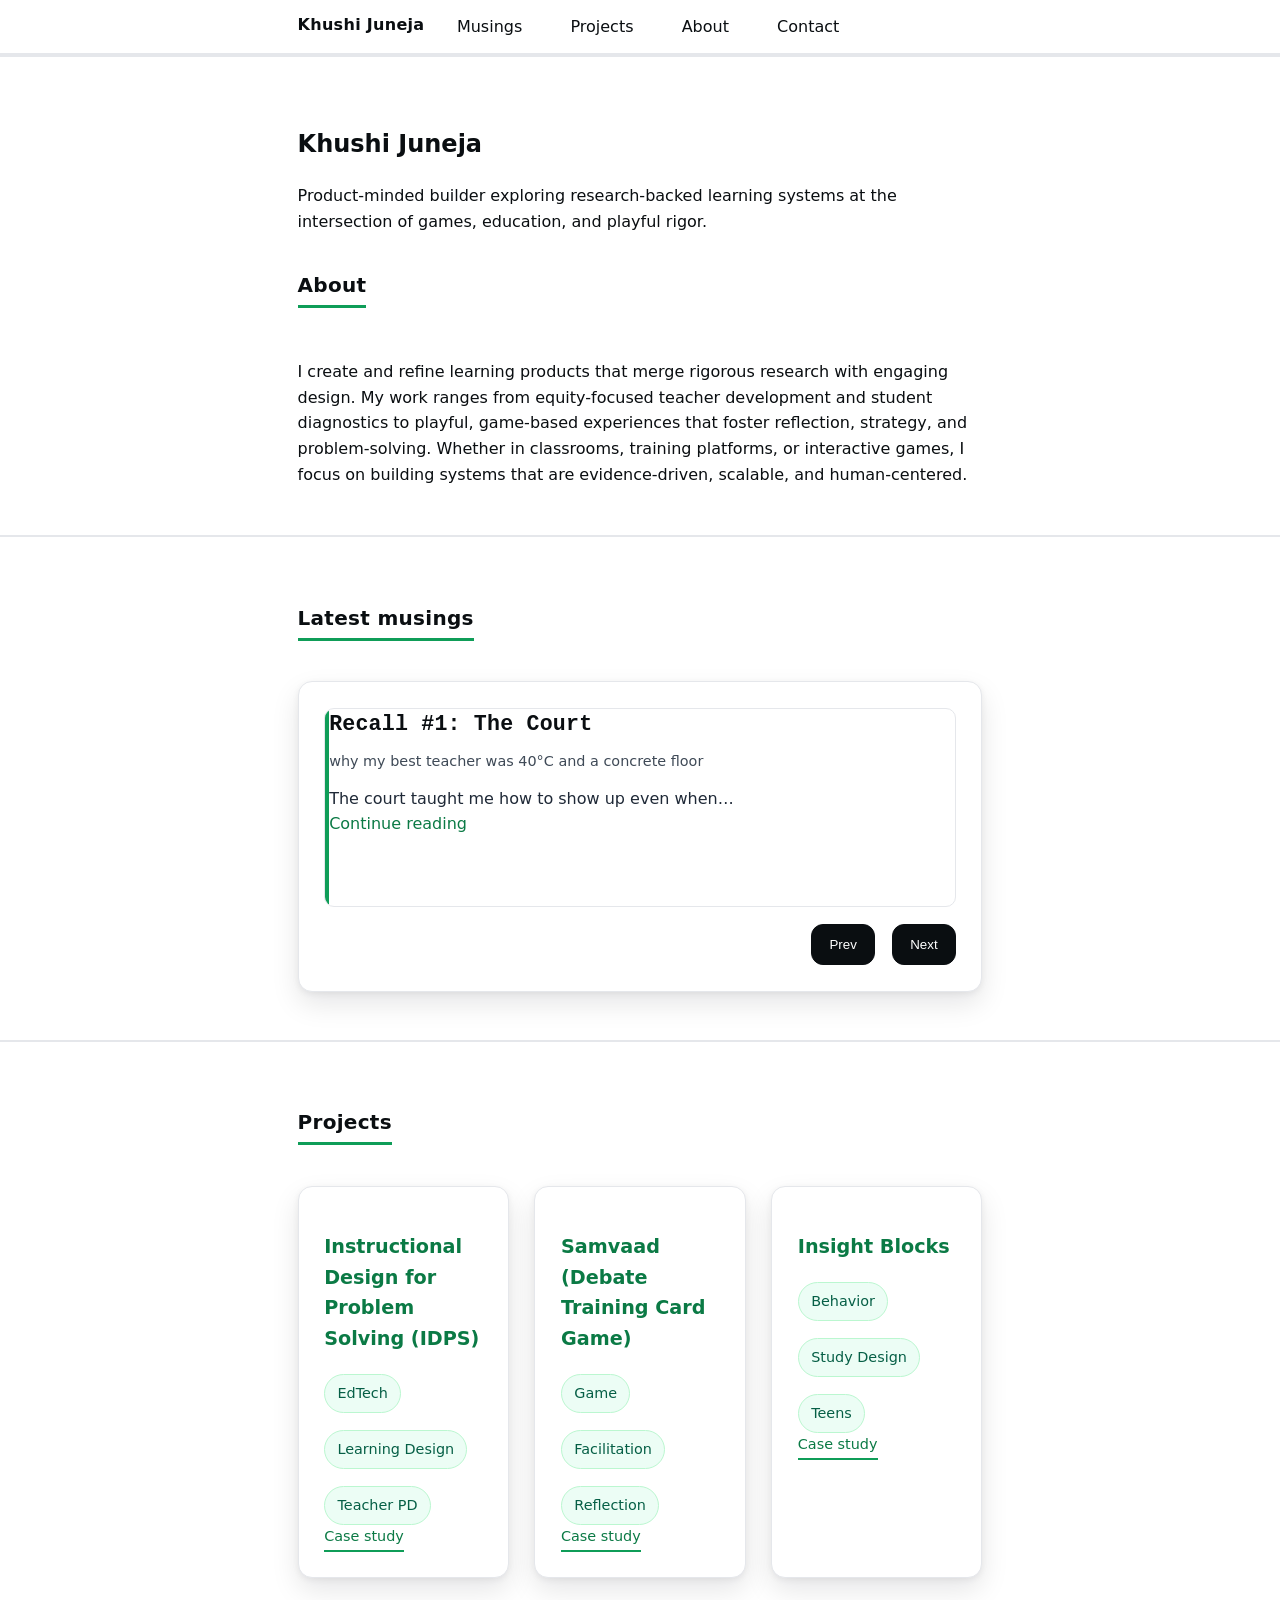
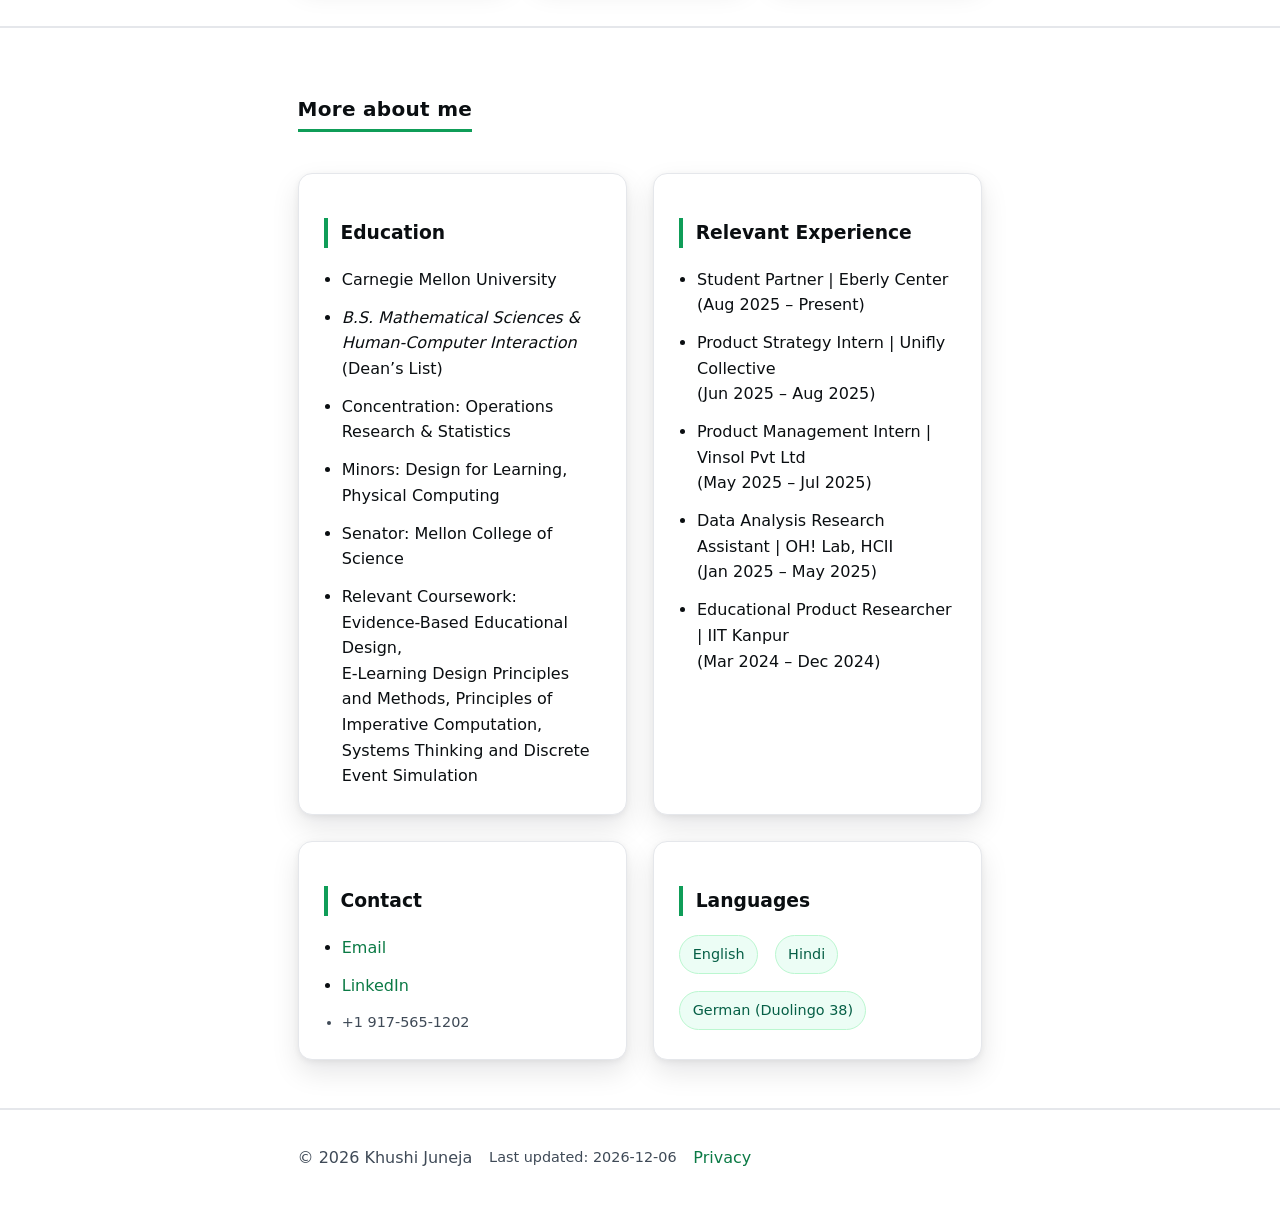
==== index.html @ 7fcf1f73 "Update index.html" ====
<!doctype html>
<html lang="en">
<head>
  <meta charset="utf-8" />
  <meta name="viewport" content="width=device-width, initial-scale=1" />
  <title>Khushi Juneja</title>
  <meta name="theme-color" content="#0f172a" />
  <meta property="og:title" content="Khushi Juneja" />
  <meta property="og:type" content="website" />
  <meta property="og:image" content="data:image/svg+xml,<svg xmlns='http://www.w3.org/2000/svg' width='1200' height='630'><rect width='100%25' height='100%25' fill='%2318243a'/><text x='50%25' y='50%25' dominant-baseline='middle' text-anchor='middle' fill='white' font-family='system-ui, -apple-system, Segoe UI, Roboto, Helvetica, Arial, sans-serif' font-size='48'>Khushi Juneja – Portfolio</text></svg>" />
  <link rel="icon" href="data:image/svg+xml,<svg xmlns='http://www.w3.org/2000/svg' viewBox='0 0 16 16'><rect width='16' height='16' rx='3' fill='%2318243a'/><text x='8' y='11' text-anchor='middle' font-size='10' fill='white' font-family='system-ui'>KJ</text></svg>">
  <link rel="stylesheet" href="style.css" />
</head>
<body id="top">
  <a class="skip-link" href="#main">Skip to content</a>

  <header class="site-header" role="banner">
    <div class="wrap cluster">
      <a class="brand" href="#top" aria-label="Home">Khushi Juneja</a>
      <nav aria-label="Primary" class="site-nav">
        <ul class="cluster">
          <li><a href="#musings">Musings</a></li>
          <li><a href="#projects">Projects</a></li>
          <li><a href="#about">About</a></li>
          <li><a href="#contact">Contact</a></li>
        </ul>
      </nav>
    </div>
  </header>

  <main id="main" tabindex="-1">
    <!-- Intro -->
    <section id="intro" class="section reveal" aria-labelledby="intro-title">
      <div class="wrap stack-lg">
        <header class="stack-sm">
          <h1 id="intro-title" class="site-title">Khushi Juneja</h1>
          <p class="tagline">
            Product-minded builder exploring research-backed learning systems at the intersection of games, education, and playful rigor.
          </p>
        </header>
        <h2 class="section-label">
          About
        </h2>
        <p class="intro-text">
          I create and refine learning products that merge rigorous research with engaging design. My work ranges from equity-focused teacher development and student diagnostics to playful, game-based experiences that foster reflection, strategy, and problem-solving. Whether in classrooms, training platforms, or interactive games, I focus on building systems that are evidence-driven, scalable, and human-centered.        </p>
      </div>
    </section>

    <!-- Rotating Substack Posts -->
<section id="musings" class="section reveal" aria-labelledby="musings-title">
  <div class="wrap stack-md">
    <h2 id="musings-title" class="section-label">
      Latest musings
    </h2>

    <div class="carousel card" role="region" aria-label="Latest posts carousel">
      <div class="carousel-viewport" id="carousel-viewport" aria-live="polite">
        <ul class="carousel-track" id="carousel-track">
          <!-- Slides injected by script.js -->
        </ul>
      </div>

      <div class="carousel-controls cluster">
        <button type="button" class="btn" id="prev-btn" aria-label="Previous post">Prev</button>
        <button type="button" class="btn" id="next-btn" aria-label="Next post">Next</button>
      </div>
    </div>
  </div>
</section>

    <!-- Projects Grid (aligned to resume) -->
    <section id="projects" class="section reveal" aria-labelledby="projects-title">
      <div class="wrap stack-md">
        <h2 id="projects-title" class="section-label">
          Projects
        </h2>

        <div class="projects-grid">
          <article class="card project">
            <header class="stack-xs">
              <h3><a href="#" aria-describedby="p2-desc">Instructional Design for Problem Solving (IDPS)</a></h3>
            </header>
            <ul class="cluster tags">
              <li>EdTech</li><li>Learning Design</li><li>Teacher PD</li>
            </ul>
            <p class="small actions cluster"><a href="#" class="link">Case study</a></p>
          </article>

          <article class="card project">
            <header class="stack-xs">
              <h3><a href="#" aria-describedby="p3-desc">Samvaad (Debate Training Card Game)</a></h3>
            </header>
            <ul class="cluster tags">
              <li>Game</li><li>Facilitation</li><li>Reflection</li>
            </ul>
            <p class="small actions cluster"><a href="#" class="link">Case study</a></p>
          </article>

          <article class="card project">
            <header class="stack-xs">
              <h3><a href="#" aria-describedby="p4-desc">Insight Blocks</a></h3>
            </header>
            <ul class="cluster tags">
              <li>Behavior</li><li>Study Design</li><li>Teens</li>
            </ul>
            <p class="small actions cluster"><a href="#" class="link">Case study</a></p>
          </article>
        </div>
      </div>
    </section>

    <!-- About (In-depth) -->
    <section id="about" class="section reveal" aria-labelledby="about-title">
      <div class="wrap stack-md">
        <h2 id="about-title" class="section-label">
          More about me 
        </h2>

        <div class="about-grid">

          <section aria-labelledby="edu-title" class="card stack-sm">
            <h3 id="edu-title">Education</h3>
            <ul class="stack-xs">
              <li>Carnegie Mellon University</li>
              <li><i>B.S. Mathematical Sciences & Human-Computer Interaction</i> (Dean’s List)</li>
              <li>Concentration: Operations Research & Statistics</li>
              <li>Minors: Design for Learning, Physical Computing</li>
              <li>Senator: Mellon College of Science</li>
              <li>Relevant Coursework: <br> Evidence-Based Educational Design, <br> E-Learning Design Principles and Methods, Principles of Imperative Computation, Systems Thinking and Discrete Event Simulation
              </li>
              </ul>
          </section>

          <section aria-labelledby="resume-title" class="card stack-sm">
            <h3 id="resume-title">Relevant Experience</h3>
            <ul class="stack-xs">
              <li>Student Partner | Eberly Center <br> (Aug 2025 – Present)</li>
              <li>Product Strategy Intern | Unifly Collective <br>(Jun 2025 – Aug 2025)</li>
              <li>Product Management Intern | Vinsol Pvt Ltd <br>(May 2025 – Jul 2025)</li>
              <li>Data Analysis Research Assistant | OH! Lab, HCII <br>(Jan 2025 – May 2025)</li>
              <li>Educational Product Researcher | IIT Kanpur <br>(Mar 2024 – Dec 2024)</li>
            </ul>
          </section>

          <section id="contact" aria-labelledby="contact-title" class="card stack-sm">
            <h3 id="contact-title">Contact </h3>
            <ul class="stack-xs">
              <li><a class="link" href="mailto:kjuneja@andrew.cmu.edu">Email</a></li>
              <li><a class="link" href="https://www.linkedin.com/in/kj3010/" rel="noopener">LinkedIn</a></li>
              <li class="muted small">+1 917-565-1202</li>
            </ul>
          </section>
          
          <section aria-labelledby="lang-title" class="card stack-sm">
            <h3 id="lang-title">Languages</h3>
            <ul class="cluster tags">
              <li>English</li><li>Hindi</li><li>German (Duolingo 38)</li>
            </ul>
          </section>

        </div>
      </div>
    </section>
  </main>

  <footer class="site-footer">
    <div class="wrap cluster">
      <p>© <span id="year"></span> Khushi Juneja</p>
      <p class="muted small">Last updated: <time id="last-updated" datetime=""></time></p>
      <a class="link" href="#">Privacy</a>
    </div>
  </footer>

  <script src="script.js" defer></script>
<script id="posts-data" type="application/json">
[
  {
    "title": "Recall #1: The Court",
    "subtitle": "why my best teacher was 40°C and a concrete floor",
    "excerpt": "The court taught me how to show up even when I did not feel like it. How to lose and still come back. How to listen, recover, and adjust mid-play. It was school without walls. Learning that lived in my body and stayed with me long after the game ended. The court taught me more than any classroom ever had.",
    "url": "https://recallprotocol.substack.com/p/recall-1-the-court"
  },
  {
    "title": "Protocol #1: No Questions Asked",
    "subtitle": "because in some rooms, certainty offends more than hesitation does",
    "excerpt": "And in those moments, I’m caught between two logics. One that says trust should be quiet. And one that says trust must be demonstrated through performance. Neither is wrong. But they operate on different rules.",
    "url": "https://recallprotocol.substack.com/p/protocol-1-no-questions-asked"
  },
  {
    "title": "Recall #2: Cinnamon",
    "subtitle": "seasoning new beginnings with old flavours.",
    "excerpt": "My sister said I treat recipes like math homework, but I wasn’t trying to be inventive. I just wanted something to feel predictable.",
    "url": "https://recallprotocol.substack.com/p/recall-2-cinnamon"
  },
  {
    "title": "Protocol #2: Messy Makings of Morality",
    "subtitle": "what we teach in learning about the rights of wrongs",
    "excerpt": "What emerges is a hidden curriculum. One that teaches students not just how to behave, but how to perform goodness in a way that is legible, non-threatening, and socially acceptable.",
    "url": "https://recallprotocol.substack.com/p/protocol-1-messy-makings-of-morality"
  }
]
</script>
</body>
</html>
---- style.css ----
/* ===============================
   Light theme — white / green / black (no gradients)
   Dynamic spacing via clamp()
   =============================== */
:root{
  /* Palette */
  --bg: #ffffff;
  --surface: #ffffff;
  --text: #0a0e11;
  --muted: #3f4a57;
  --accent: #0f9d58;        /* prominent green */
  --accent-strong: #0b7a45; /* darker green */
  --accent-tint: #ecfdf5;   /* green-50 */
  --border: #e5e7eb;
  --border-green: #bbf7d0;  /* green-200 */
  --shadow: 0 2px 6px rgba(2,6,23,.06), 0 12px 28px rgba(2,6,23,.10);

  /* Radii & fluid spacing */
  --radius: 14px;
  --space-2xs: clamp(.3rem, .25rem + .2vw, .45rem);
  --space-xs:  clamp(.5rem, .45rem + .4vw, .8rem);
  --space-sm:  clamp(.75rem, .6rem + .6vw, 1.05rem);
  --space-md:  clamp(1rem, .9rem + .8vw, 1.5rem);
  --space-lg:  clamp(1.5rem, 1.2rem + 1.2vw, 2.25rem);
  --space-xl:  clamp(2rem, 1.6rem + 2vw, 3rem);

  --content-max: 72ch;
}

/* Base */
* { box-sizing: border-box; }
html, body { height: 100%; }
body{
  margin: 0;
  color: var(--text);
  background: var(--bg);
  font: 16px/1.6 system-ui, -apple-system, "Segoe UI", Roboto, Helvetica, Arial, "Apple Color Emoji", "Segoe UI Emoji";
  text-rendering: optimizeLegibility;
}

a { color: var(--accent-strong); text-decoration: none; }
a:hover { text-decoration: underline; }
p, ul, ol, dl { margin: 0; }
ul { padding-left: 1.1rem; }
small { font-size: .875rem; }
.muted { color: var(--muted); }
.small { font-size: .9rem; }

/* Typewriter (system monospace) for reflective titles in Musings */
.typewriter{
  font-family: ui-monospace, SFMono-Regular, Menlo, Monaco, Consolas, "Liberation Mono", "Courier New", monospace;
  letter-spacing: .2px;
}

/* Focus */
:focus-visible{
  outline: 2px solid var(--accent-strong);
  outline-offset: 3px;
  border-radius: 8px;
}

/* Skip link */
.skip-link{
  position: absolute; left: -9999px;
  background: var(--accent-strong); color: #fff;
  padding: var(--space-xs) var(--space-sm);
  border-radius: 8px;
}
.skip-link:focus{ left: var(--space-sm); top: var(--space-sm); }

/* Layout */
.wrap{ max-width: var(--content-max); margin-inline: auto; padding: 0 var(--space-md); }
.section{ padding: var(--space-xl) 0; border-top: 2px solid var(--border); }

/* Stacks & clusters */
.stack-2xs > * + * { margin-top: var(--space-2xs); }
.stack-xs  > * + * { margin-top: var(--space-xs); }
.stack-sm  > * + * { margin-top: var(--space-sm); }
.stack-md  > * + * { margin-top: var(--space-md); }
.stack-lg  > * + * { margin-top: var(--space-lg); }
.cluster{ display: flex; flex-wrap: wrap; align-items: center; gap: var(--space-sm); }

/* Cards */
.card{
  background: var(--surface);
  border: 1px solid var(--border);
  border-radius: var(--radius);
  box-shadow: var(--shadow);
  padding: clamp(1rem, .8rem + 1vw, 1.75rem);
  transition: border-color .2s ease, box-shadow .2s ease;
}
.card:hover, .card:focus-within{
  border-color: var(--border-green);
  box-shadow: 0 3px 10px rgba(11,122,69,.08), 0 16px 36px rgba(2,6,23,.12);
}

/* Header/Nav */
.site-header{
  position: sticky; top: 0; z-index: 10;
  background: rgba(255,255,255,.92);
  backdrop-filter: saturate(140%) blur(6px);
  border-bottom: 2px solid var(--border);
}
.brand{
  font-weight: 800; letter-spacing: .3px; color: var(--text);
  padding: var(--space-xs) 0; border-bottom: 3px solid transparent;
}
.brand:hover{ border-bottom-color: var(--accent); }

.site-nav ul{ list-style: none; padding: 0; margin: 0; }
.site-nav a{
  padding: clamp(.45rem,.35rem + .4vw,.7rem) clamp(.6rem,.5rem + .6vw,1rem);
  border-radius: 10px; color: var(--text);
}
.site-nav a:hover{
  background: var(--accent-tint); color: var(--accent-strong); text-decoration: none;
}

/* Section labels with green underline */
.section-label{
  font-size: clamp(1.05rem,.9rem + .6vw,1.25rem);
  font-weight: 800; letter-spacing: .3px;
  display: inline-block; padding-bottom: .25rem;
  border-bottom: 3px solid var(--accent);
}

/* Musings (text-only carousel) */
.carousel{ padding: clamp(1rem,.8rem + 1vw,1.6rem); }
.carousel-viewport{
  overflow: hidden; border-radius: calc(var(--radius) - 4px);
  border: 1px solid var(--border); background: #fff;
}
.carousel-track{
  list-style: none; padding: 0; margin: 0;
  display: grid; grid-auto-flow: column; grid-auto-columns: 100%;
  transition: transform .5s ease;
}
.carousel li{ padding: 0; }

.slide{
  display: grid; grid-template-columns: 1fr;
  gap: var(--space-sm);
  padding: clamp(1rem,.9rem + 1vw,1.6rem);
  min-height: clamp(160px, 120px + 6vw, 240px);
  border-left: 4px solid var(--accent);
}
.slide h3{ margin: 0; font-size: clamp(1.05rem,.9rem + .8vw,1.35rem); line-height: 1.3; }
.slide h3 a{ color: var(--text); border-bottom: 2px solid transparent; }
.slide h3 a:hover{ color: var(--accent-strong); border-bottom-color: var(--accent); }
.slide p{ color: #1f2937; }
.slide .subtitle{ color: var(--muted); }

.carousel-controls{ justify-content: flex-end; margin-top: var(--space-sm); }
.btn{
  background: var(--text); color: #fff; border: 1px solid var(--text);
  padding: clamp(.5rem,.45rem + .4vw,.8rem) clamp(.7rem,.6rem + .6vw,1.1rem);
  border-radius: 12px; cursor: pointer; transition: background .15s ease, transform .05s ease;
}
.btn:hover{ background: #11151a; }
.btn:active{ transform: translateY(1px); }

/* Projects */
.projects-grid{ display: grid; gap: clamp(1rem,.9rem + 1vw,1.6rem); grid-template-columns: 1fr; }
.project h3{ font-size: clamp(1rem,.9rem + .6vw,1.2rem); }
.tags{ list-style: none; padding: 0; margin: 0; }
.tags li{
  background: var(--accent-tint);
  border: 1px solid var(--border-green);
  padding: clamp(.25rem,.2rem + .3vw,.5rem) clamp(.5rem,.45rem + .4vw,.8rem);
  border-radius: 999px; font-size: clamp(.78rem,.7rem + .3vw,.9rem); color: #065f46;
}
.actions a{ border-bottom: 2px solid var(--accent); color: var(--accent-strong); padding-bottom: 2px; }
.project:hover{ border-color: var(--border-green); }

/* About grid */
.about-grid{ display: grid; gap: clamp(1rem,.9rem + 1vw,1.6rem); grid-template-columns: 1fr; }
#resume-title, #edu-title, #skills-title, #lang-title, #contact-title{
  border-left: 4px solid var(--accent); padding-left: var(--space-xs);
}

/* Footer */
.site-footer{ border-top: 2px solid var(--border); padding: var(--space-lg) 0; color: var(--muted); }

/* Responsive */
@media (min-width: 640px){
  .projects-grid{ grid-template-columns: repeat(2, 1fr); }
  .about-grid{ grid-template-columns: repeat(2, 1fr); }
}
@media (min-width: 960px){
  .carousel-track{ grid-auto-columns: 100%; }
  .projects-grid{ grid-template-columns: repeat(3, 1fr); }
}

/* Reveal on scroll */
.reveal{ opacity: 0; transform: translateY(8px); transition: opacity .3s ease, transform .3s ease; }
.reveal.revealed{ opacity: 1; transform: none; }
@media (prefers-reduced-motion: reduce){
  .carousel-track{ transition: none; }
  .reveal{ opacity: 1; transform: none; transition: none; }
}
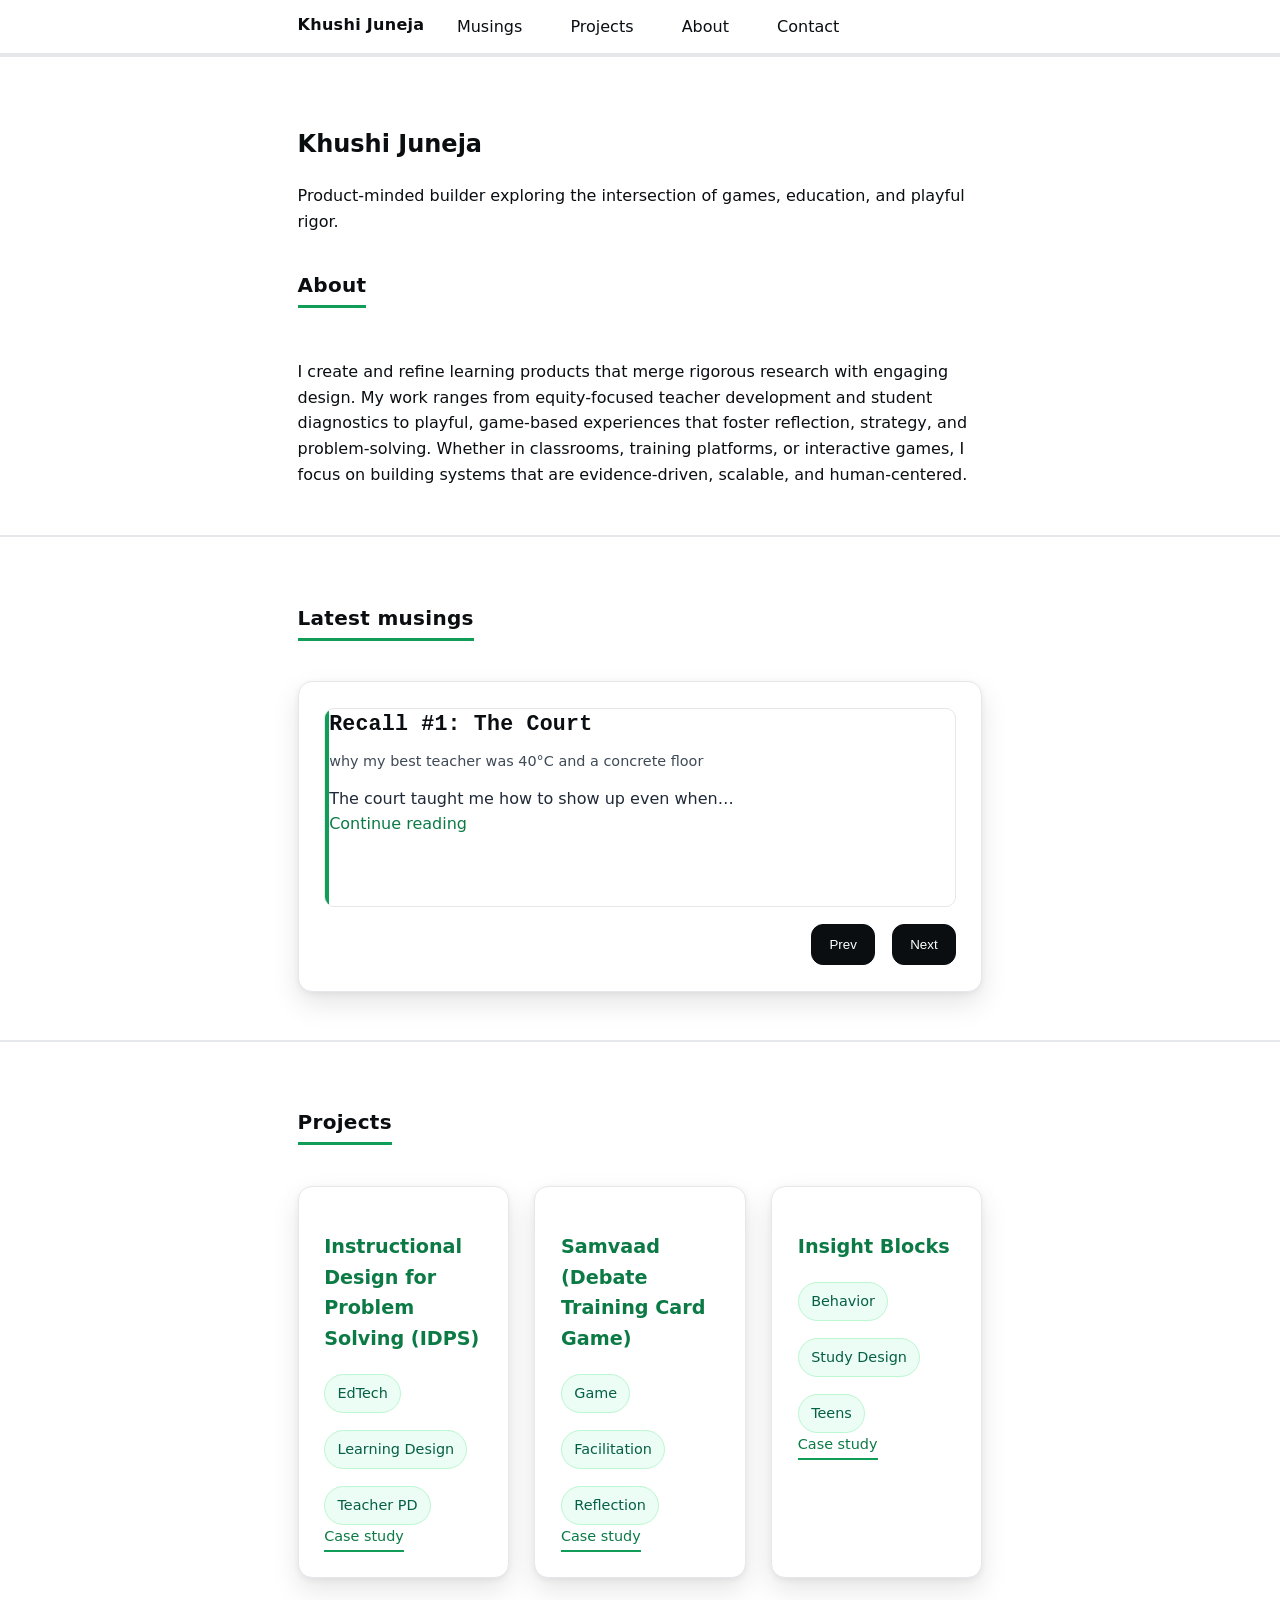
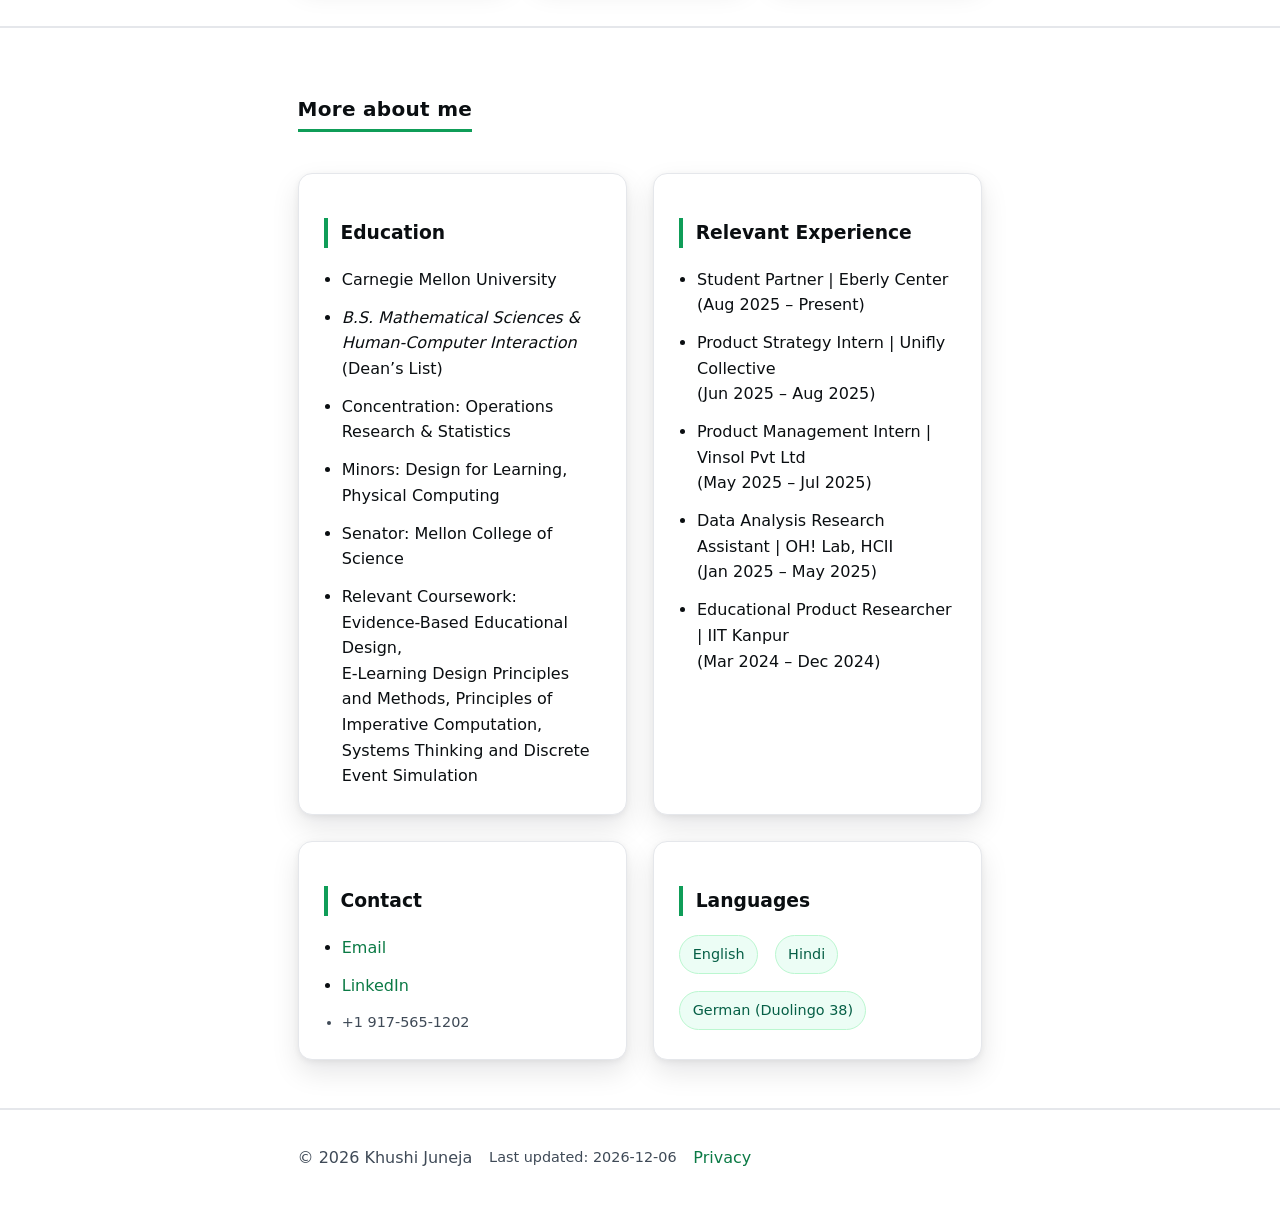
==== commit 1b54b8eb: "Update index.html" ====
--- a/index.html
+++ b/index.html
@@ -35,7 +35,7 @@
         <header class="stack-sm">
           <h1 id="intro-title" class="site-title">Khushi Juneja</h1>
           <p class="tagline">
-            Product-minded builder exploring research-backed learning systems at the intersection of games, education, and playful rigor.
+            Product-minded builder exploring the intersection of games, education, and playful rigor.
           </p>
         </header>
         <h2 class="section-label">
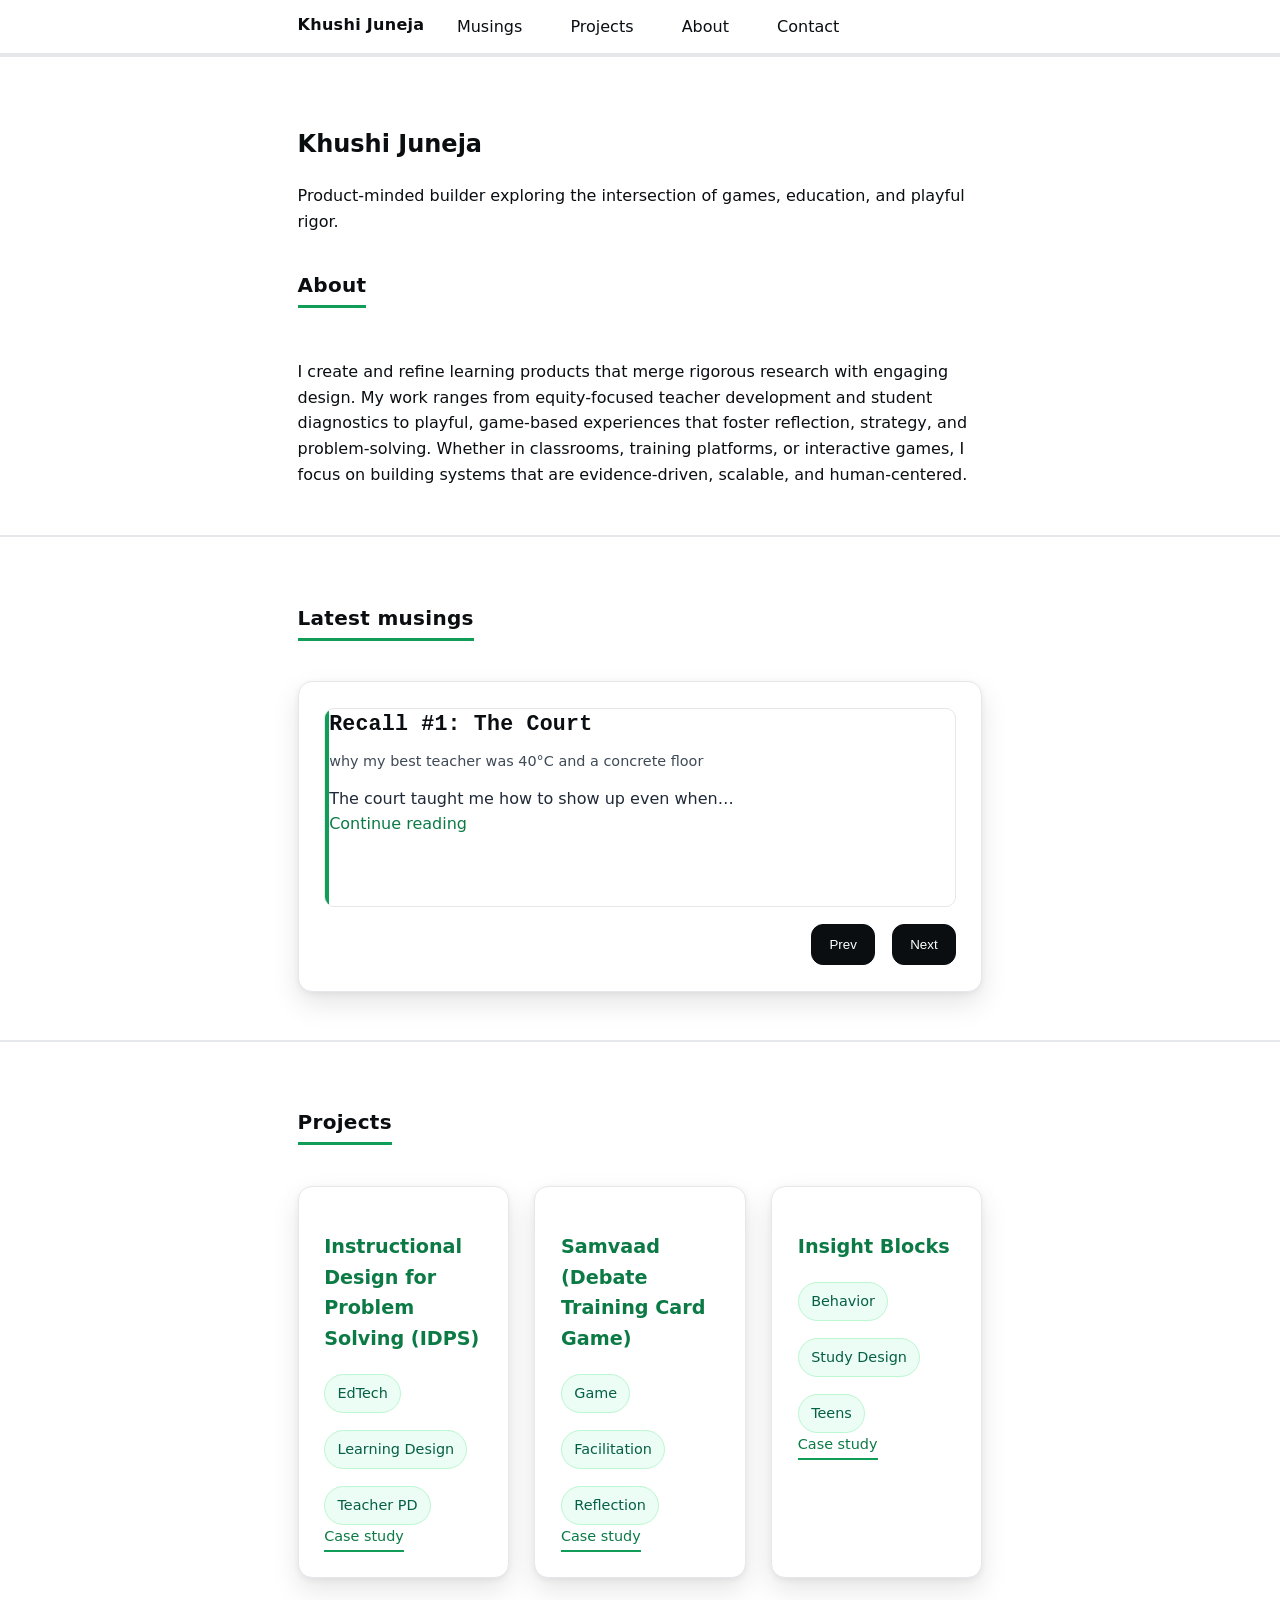
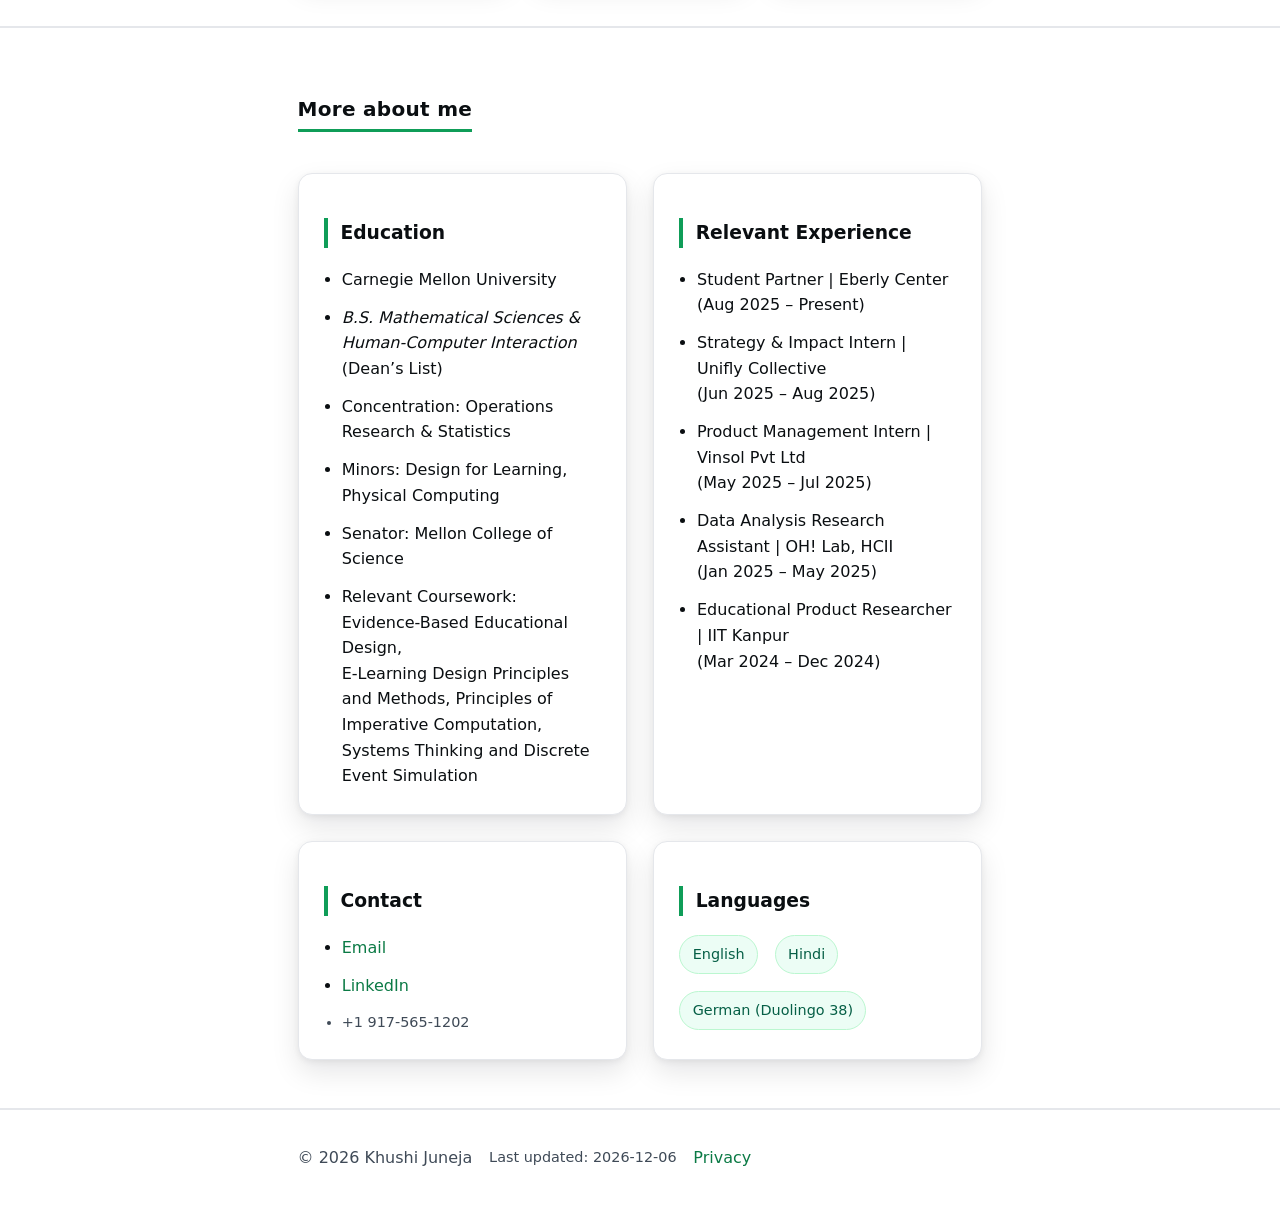
==== commit a916f443: "Update index.html" ====
--- a/index.html
+++ b/index.html
@@ -135,7 +135,7 @@
             <h3 id="resume-title">Relevant Experience</h3>
             <ul class="stack-xs">
               <li>Student Partner | Eberly Center <br> (Aug 2025 – Present)</li>
-              <li>Product Strategy Intern | Unifly Collective <br>(Jun 2025 – Aug 2025)</li>
+              <li>Strategy & Impact Intern | Unifly Collective <br>(Jun 2025 – Aug 2025)</li>
               <li>Product Management Intern | Vinsol Pvt Ltd <br>(May 2025 – Jul 2025)</li>
               <li>Data Analysis Research Assistant | OH! Lab, HCII <br>(Jan 2025 – May 2025)</li>
               <li>Educational Product Researcher | IIT Kanpur <br>(Mar 2024 – Dec 2024)</li>
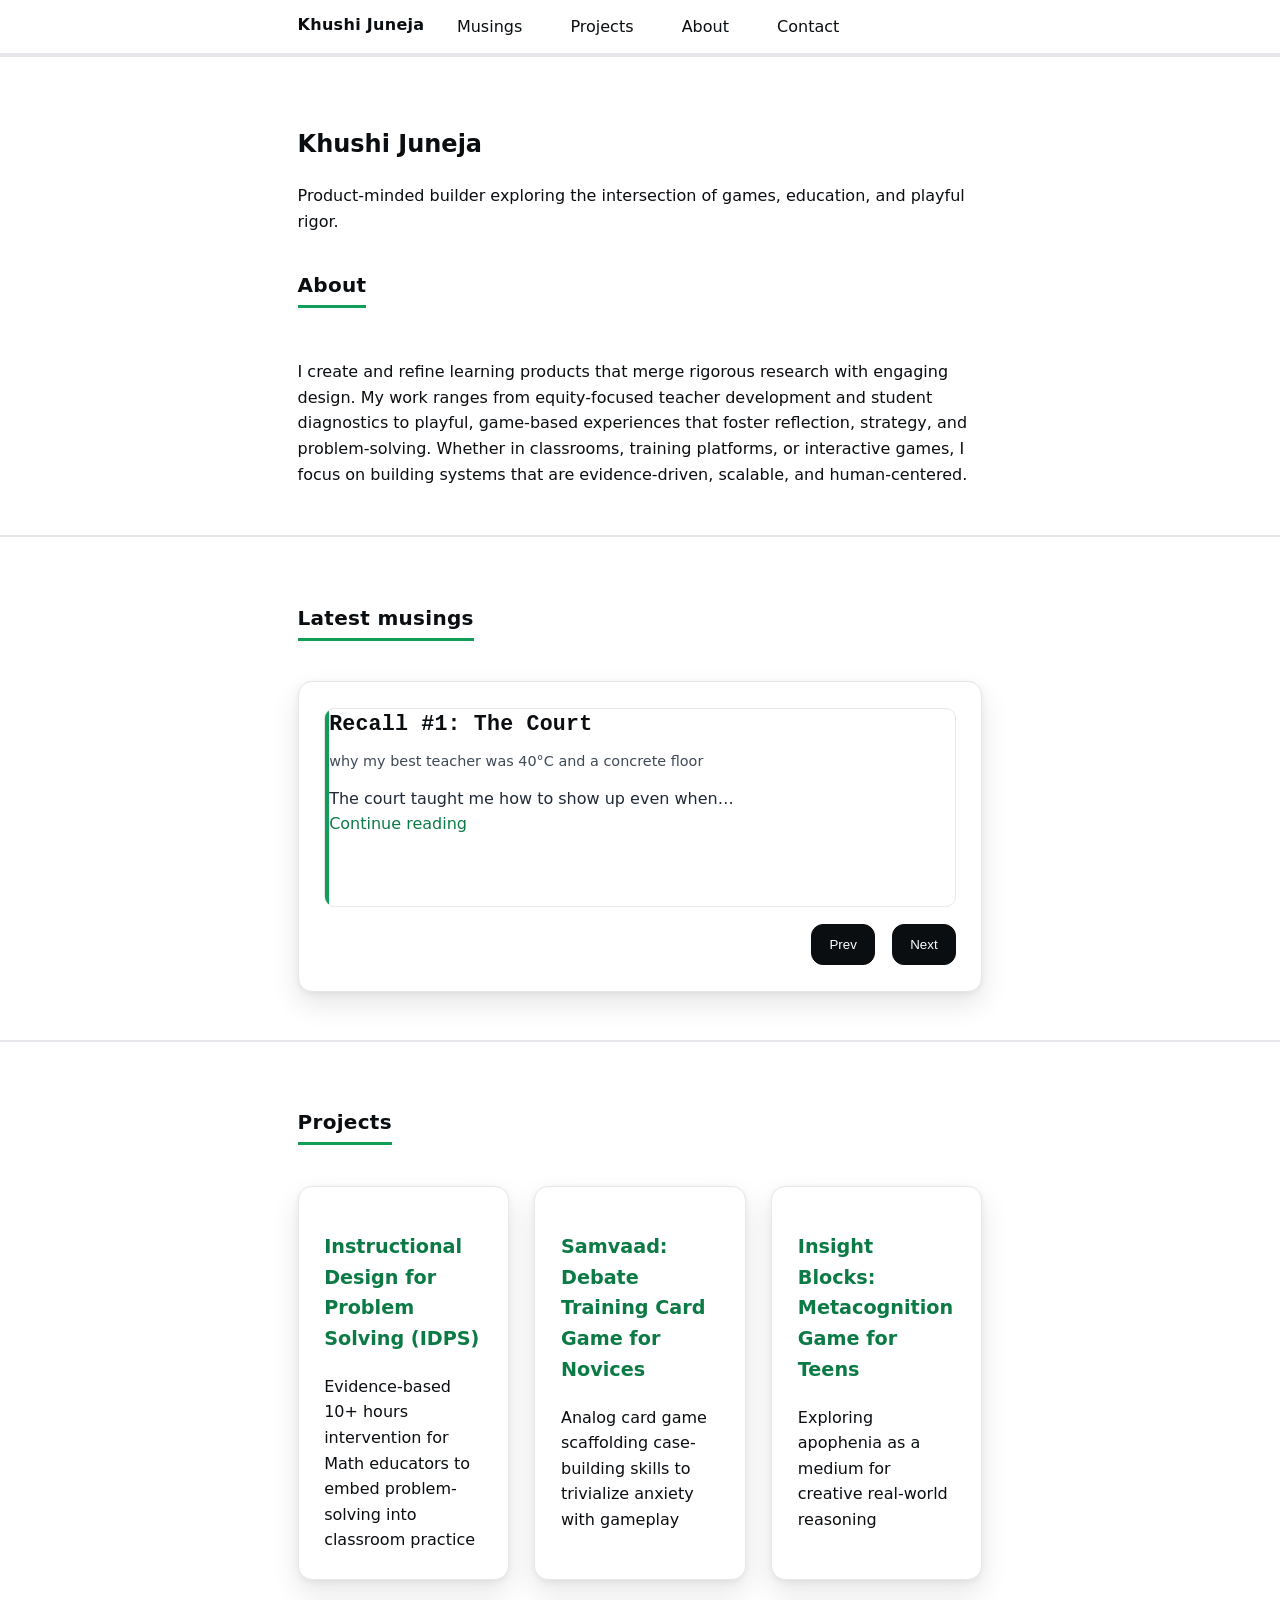
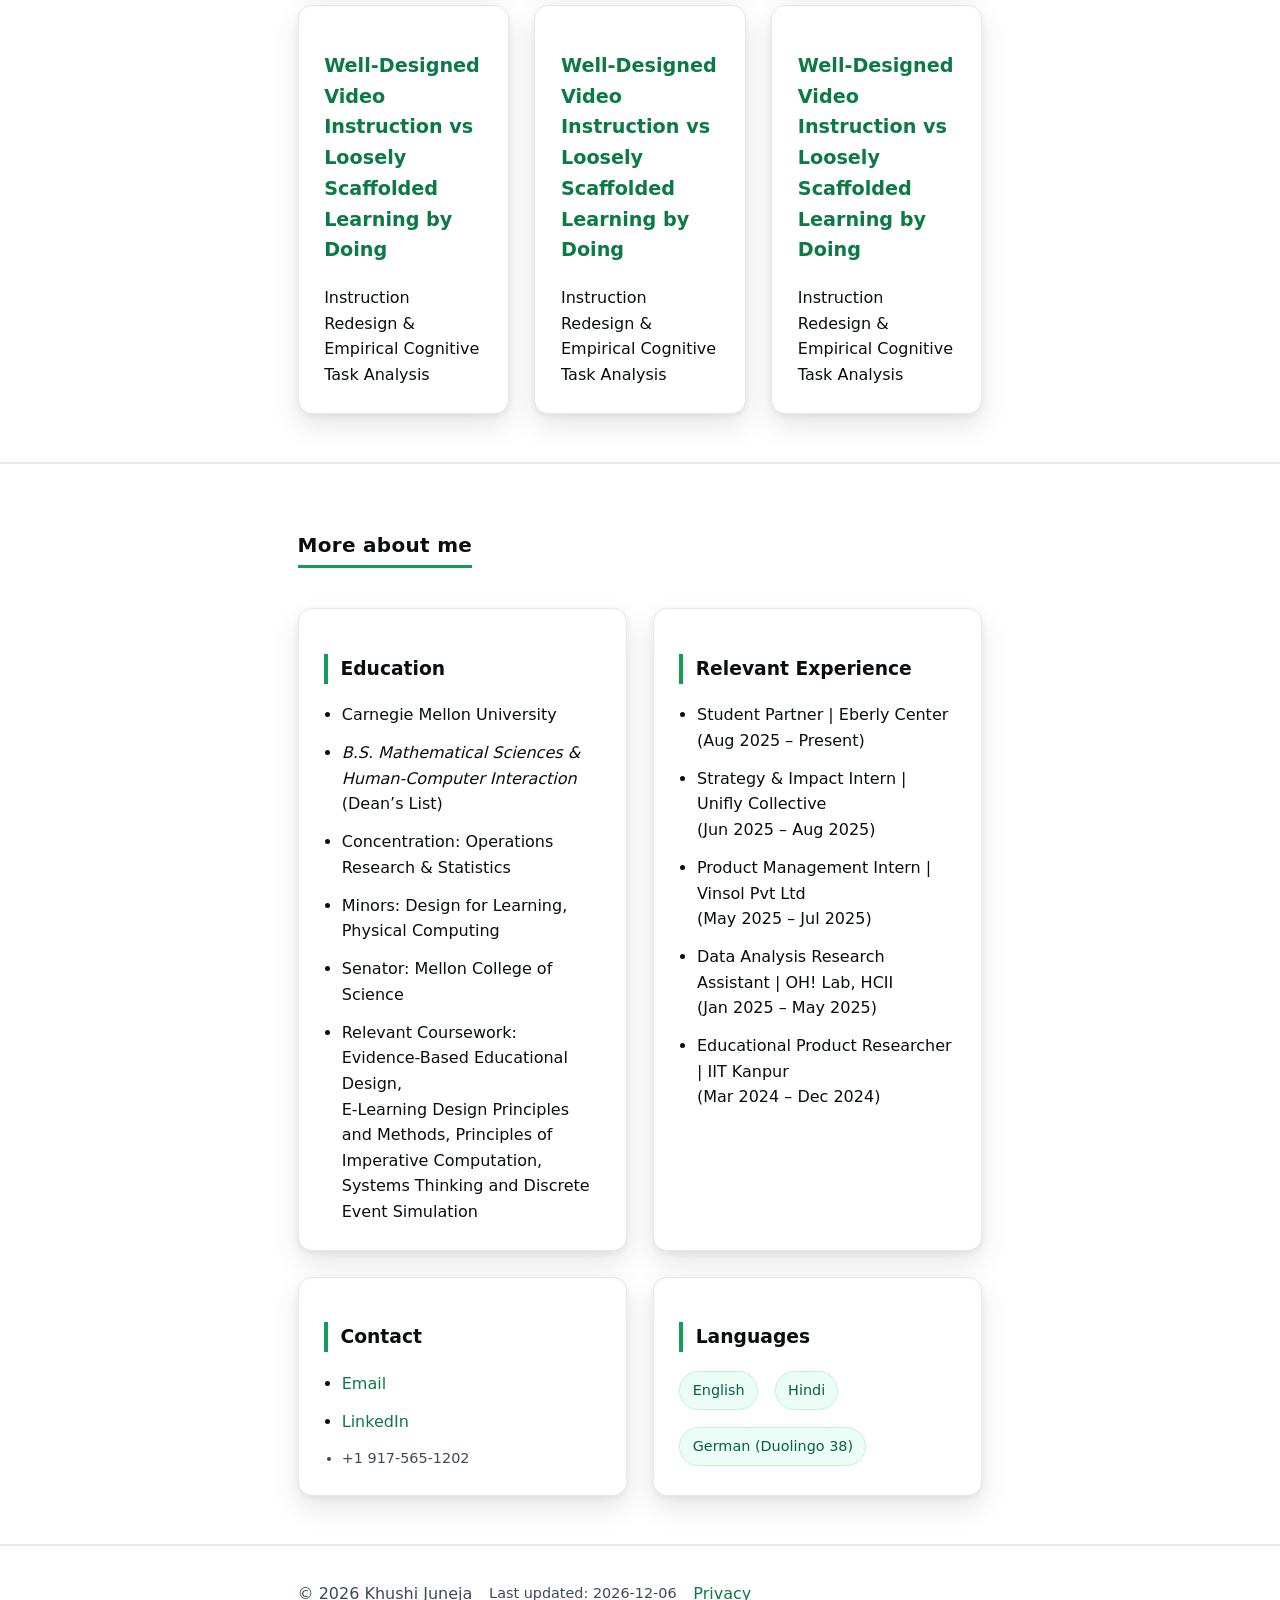
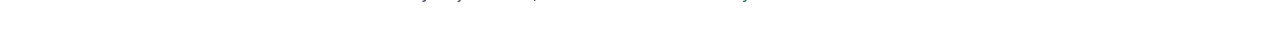
==== commit 96452e68: "Update index.html" ====
--- a/index.html
+++ b/index.html
@@ -80,30 +80,42 @@
             <header class="stack-xs">
               <h3><a href="#" aria-describedby="p2-desc">Instructional Design for Problem Solving (IDPS)</a></h3>
             </header>
-            <ul class="cluster tags">
-              <li>EdTech</li><li>Learning Design</li><li>Teacher PD</li>
-            </ul>
-            <p class="small actions cluster"><a href="#" class="link">Case study</a></p>
-          </article>
-
-          <article class="card project">
-            <header class="stack-xs">
-              <h3><a href="#" aria-describedby="p3-desc">Samvaad (Debate Training Card Game)</a></h3>
-            </header>
-            <ul class="cluster tags">
-              <li>Game</li><li>Facilitation</li><li>Reflection</li>
-            </ul>
-            <p class="small actions cluster"><a href="#" class="link">Case study</a></p>
-          </article>
-
-          <article class="card project">
-            <header class="stack-xs">
-              <h3><a href="#" aria-describedby="p4-desc">Insight Blocks</a></h3>
-            </header>
-            <ul class="cluster tags">
-              <li>Behavior</li><li>Study Design</li><li>Teens</li>
-            </ul>
-            <p class="small actions cluster"><a href="#" class="link">Case study</a></p>
+            <p>Evidence-based 10+ hours intervention for Math educators to embed problem-solving into classroom practice</p>
+          </article>
+
+          <article class="card project">
+            <header class="stack-xs">
+              <h3><a href="#" aria-describedby="p3-desc">Samvaad: Debate Training Card Game for Novices</a></h3>
+            </header>
+            <p>Analog card game scaffolding case-building skills to trivialize anxiety with gameplay</p>
+          </article>
+
+          <article class="card project">
+            <header class="stack-xs">
+              <h3><a href="#" aria-describedby="p4-desc">Insight Blocks: Metacognition Game for Teens</a></h3>
+            </header>
+            <p>Exploring apophenia as a medium for creative real-world reasoning</p>
+          </article>
+          
+          <article class="card project">
+            <header class="stack-xs">
+              <h3><a href="#" aria-describedby="p3-desc">Well-Designed Video Instruction vs Loosely Scaffolded Learning by Doing</a></h3>
+            </header>
+            <p>Instruction Redesign & Empirical Cognitive Task Analysis</p>
+          </article>
+
+          <article class="card project">
+            <header class="stack-xs">
+              <h3><a href="#" aria-describedby="p3-desc">Well-Designed Video Instruction vs Loosely Scaffolded Learning by Doing</a></h3>
+            </header>
+            <p>Instruction Redesign & Empirical Cognitive Task Analysis</p>
+          </article>
+
+          <article class="card project">
+            <header class="stack-xs">
+              <h3><a href="#" aria-describedby="p3-desc">Well-Designed Video Instruction vs Loosely Scaffolded Learning by Doing</a></h3>
+            </header>
+            <p>Instruction Redesign & Empirical Cognitive Task Analysis</p>
           </article>
         </div>
       </div>
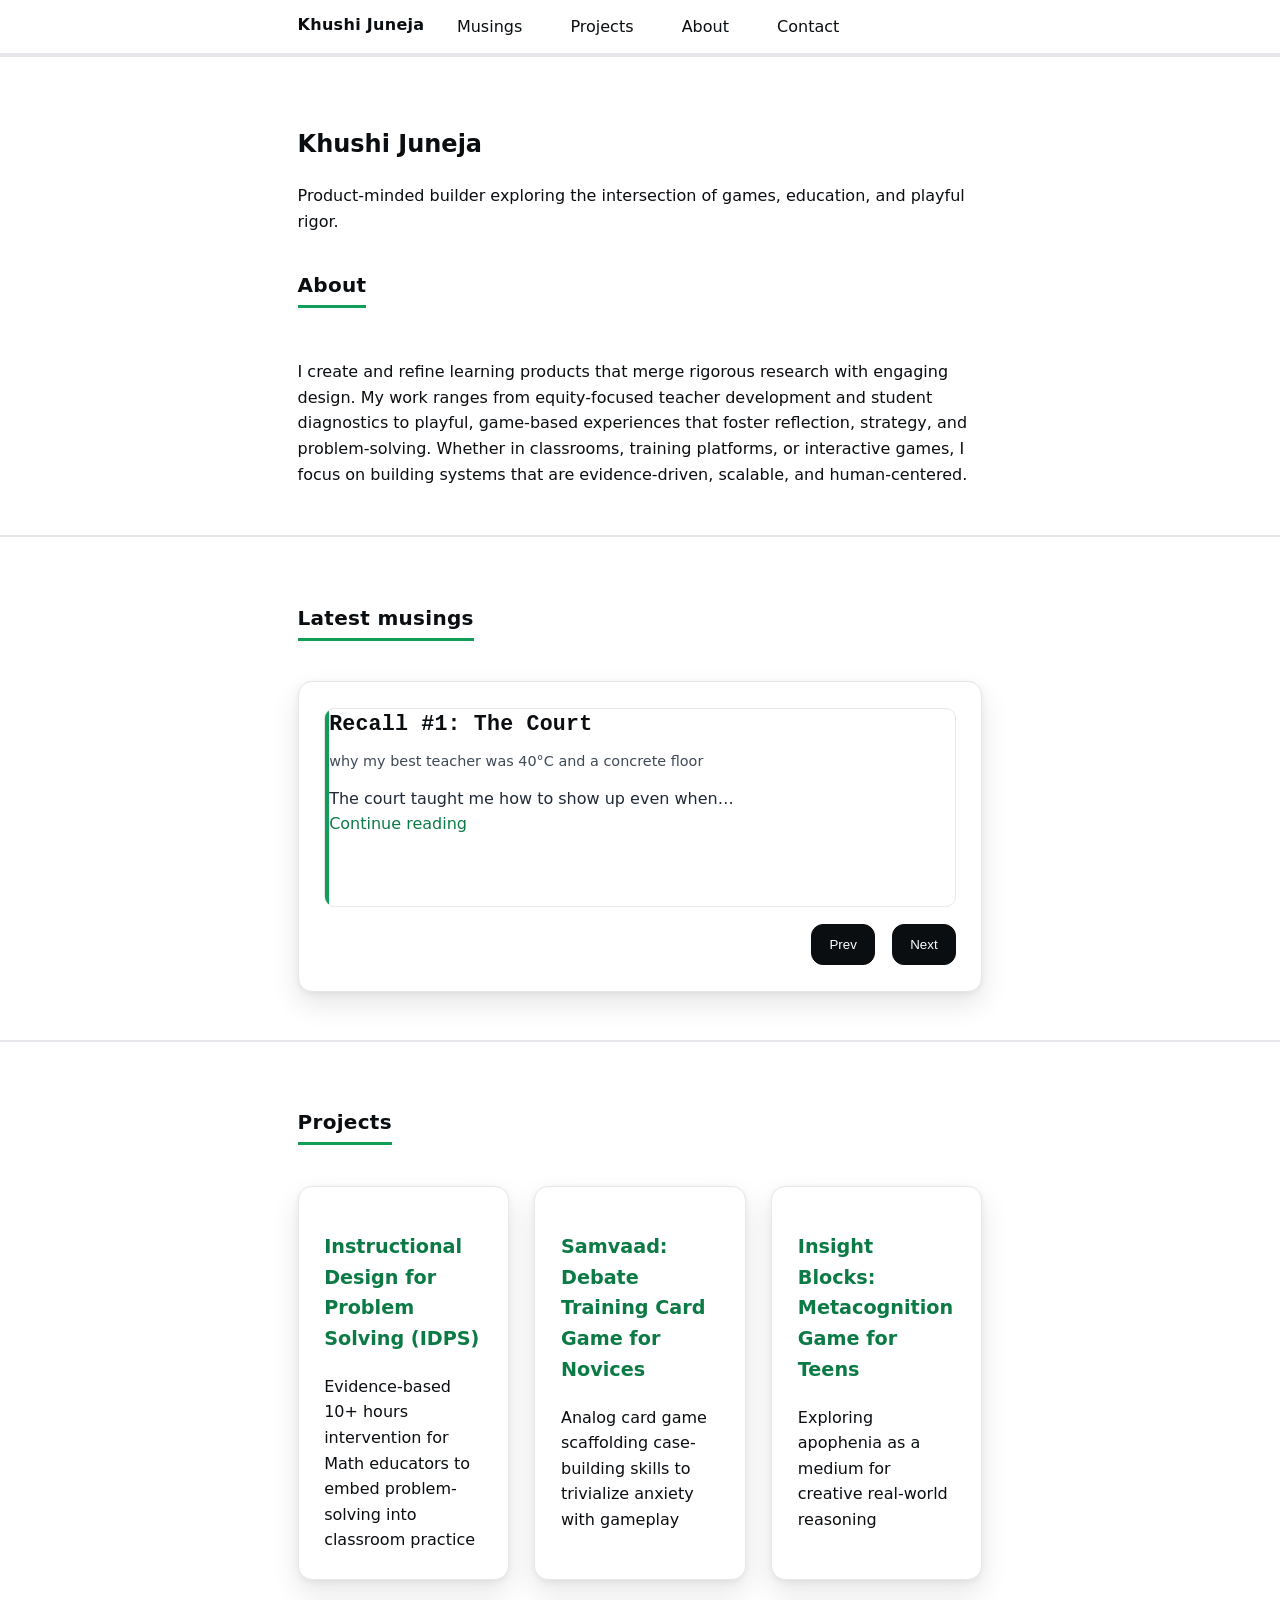
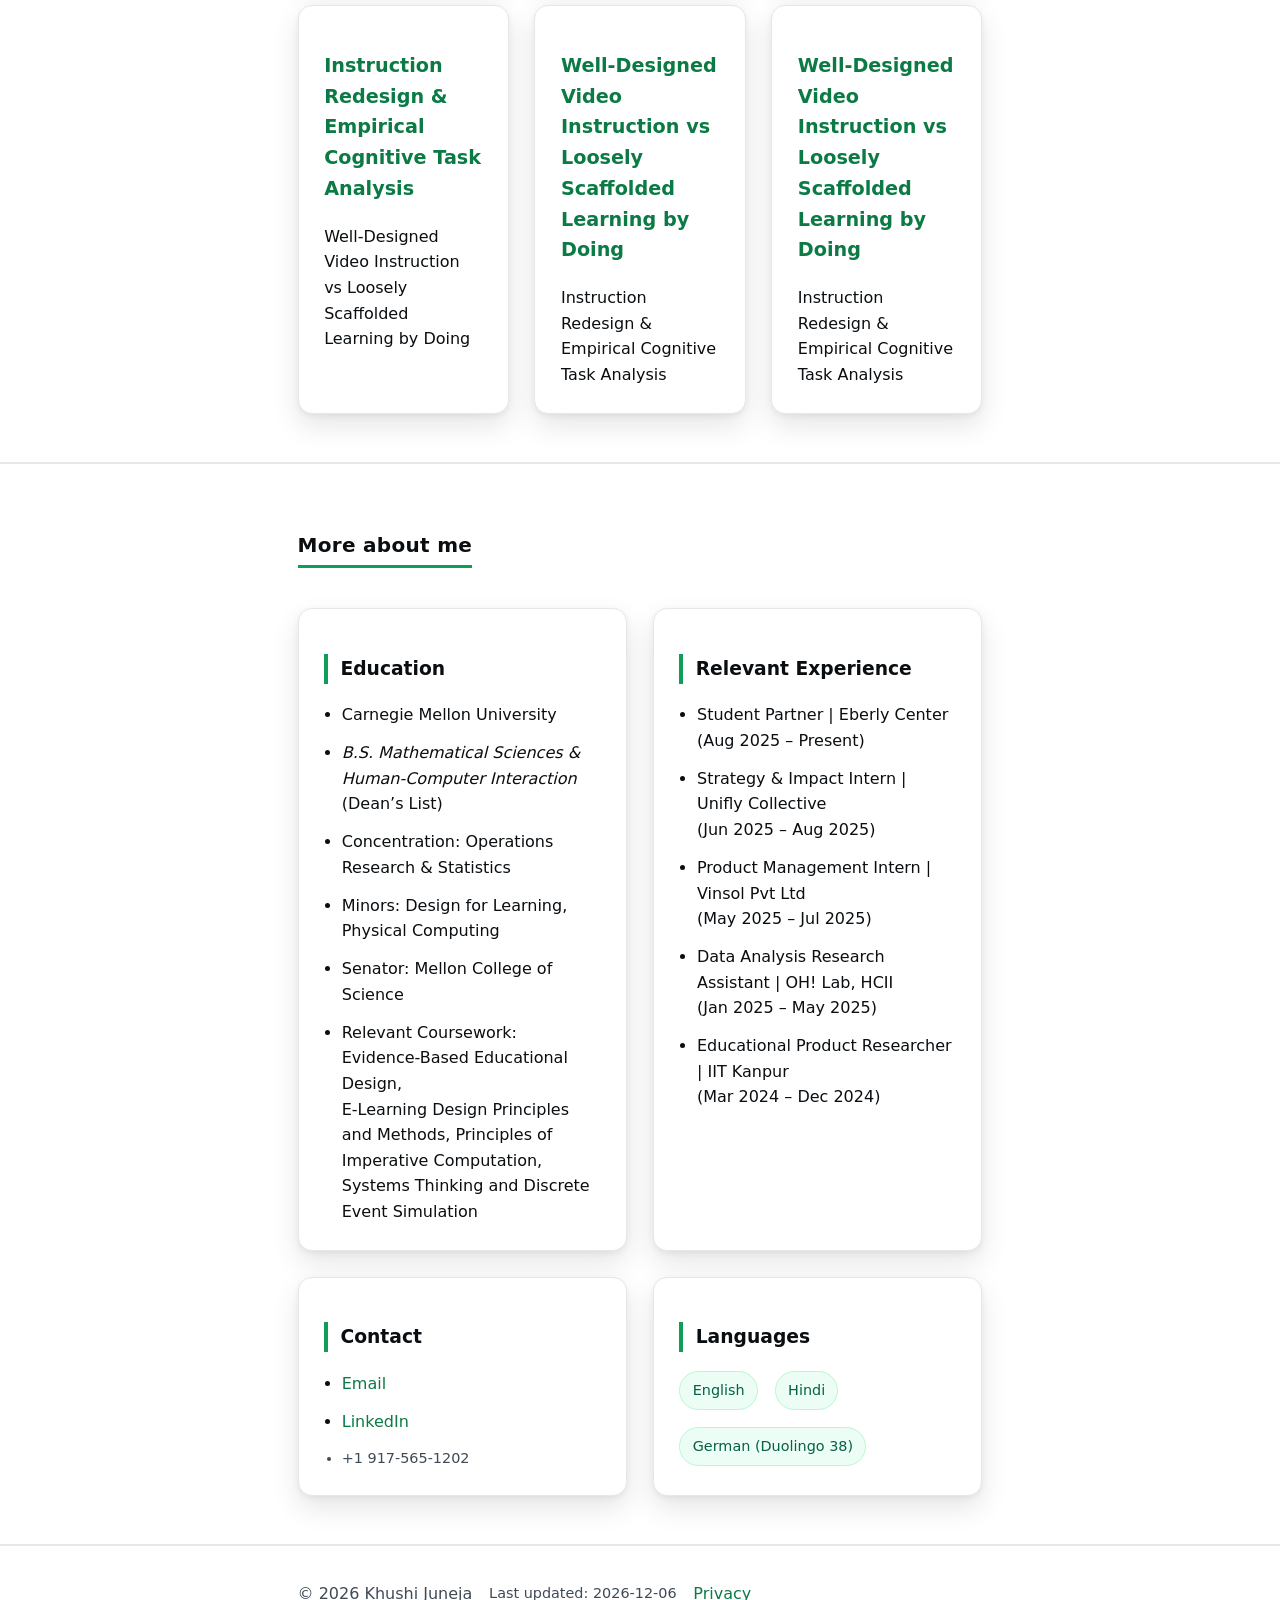
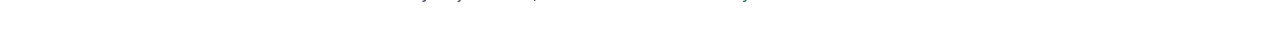
==== commit 74147139: "Update index.html" ====
--- a/index.html
+++ b/index.html
@@ -99,9 +99,9 @@
           
           <article class="card project">
             <header class="stack-xs">
-              <h3><a href="#" aria-describedby="p3-desc">Well-Designed Video Instruction vs Loosely Scaffolded Learning by Doing</a></h3>
-            </header>
-            <p>Instruction Redesign & Empirical Cognitive Task Analysis</p>
+              <h3><a href="#" aria-describedby="p3-desc">Instruction Redesign & Empirical Cognitive Task Analysis</a></h3>
+            </header>
+            <p>Well-Designed Video Instruction vs Loosely Scaffolded Learning by Doing</p>
           </article>
 
           <article class="card project">
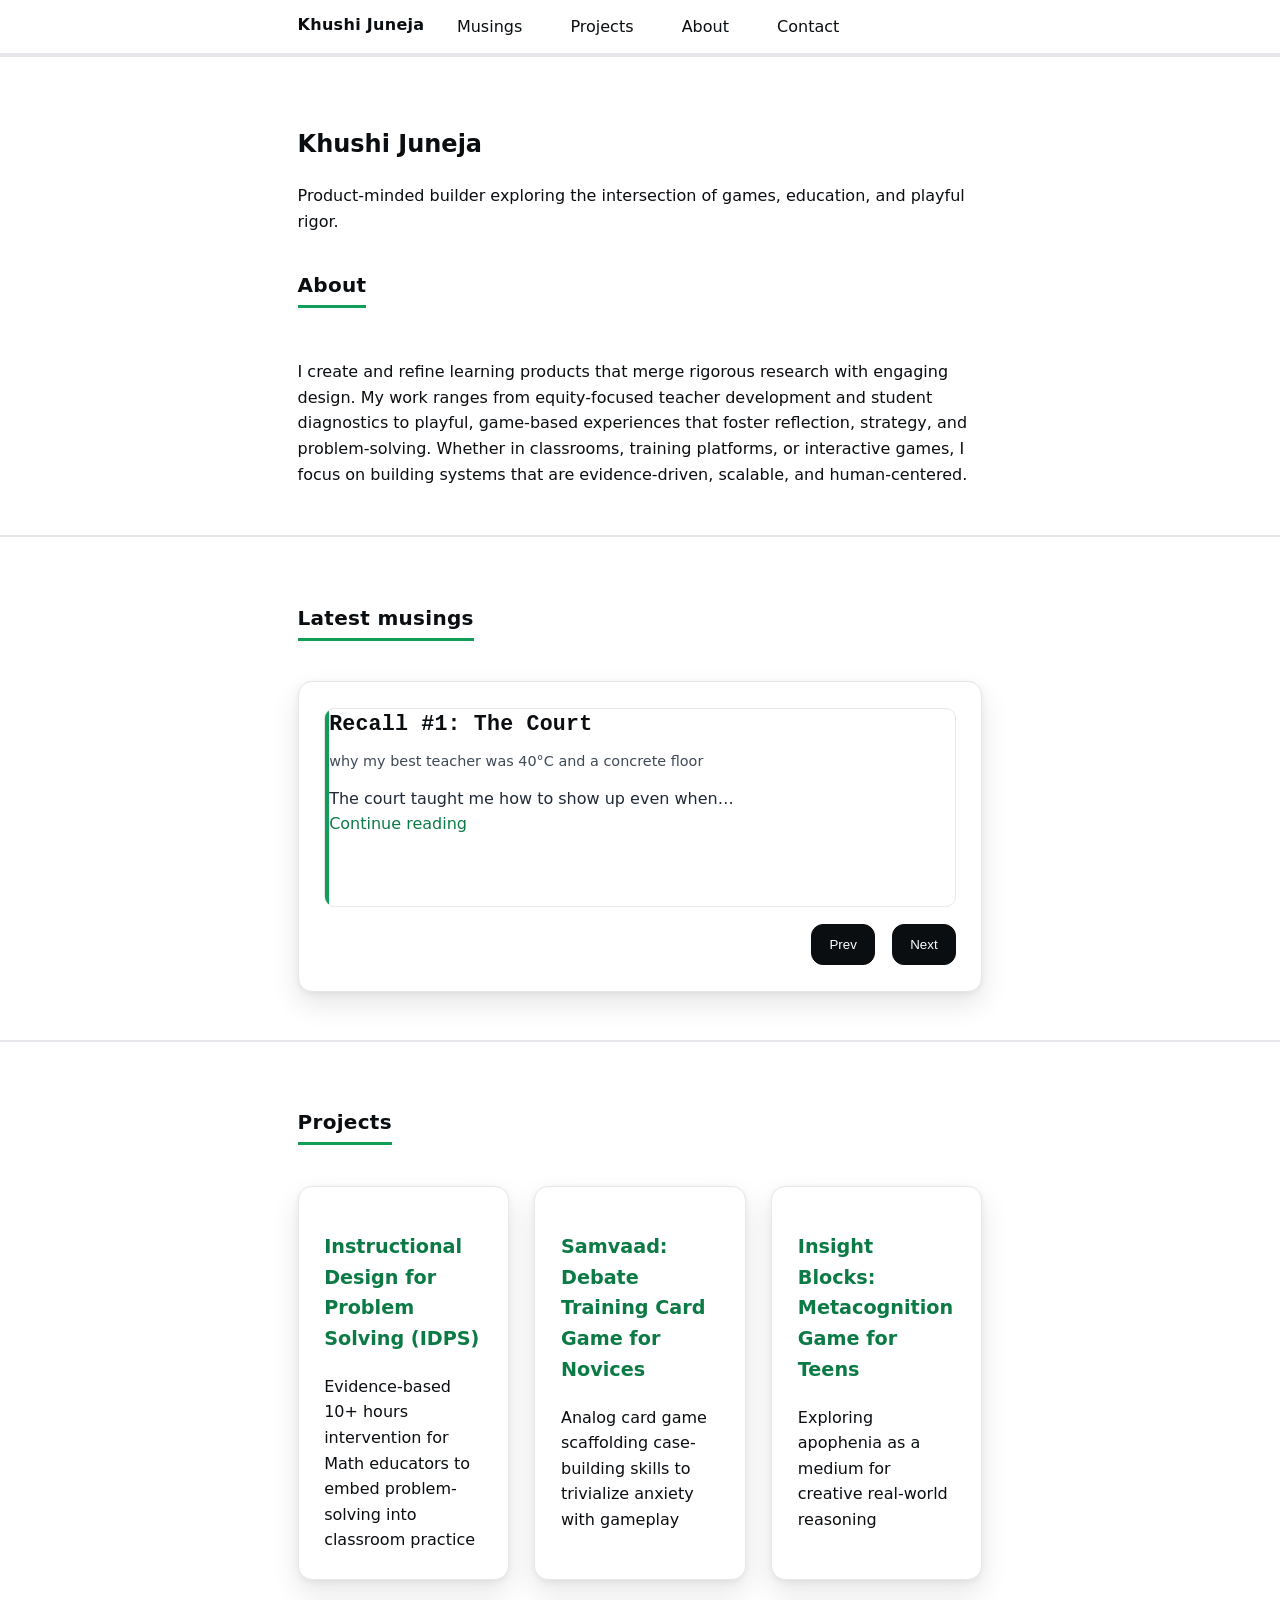
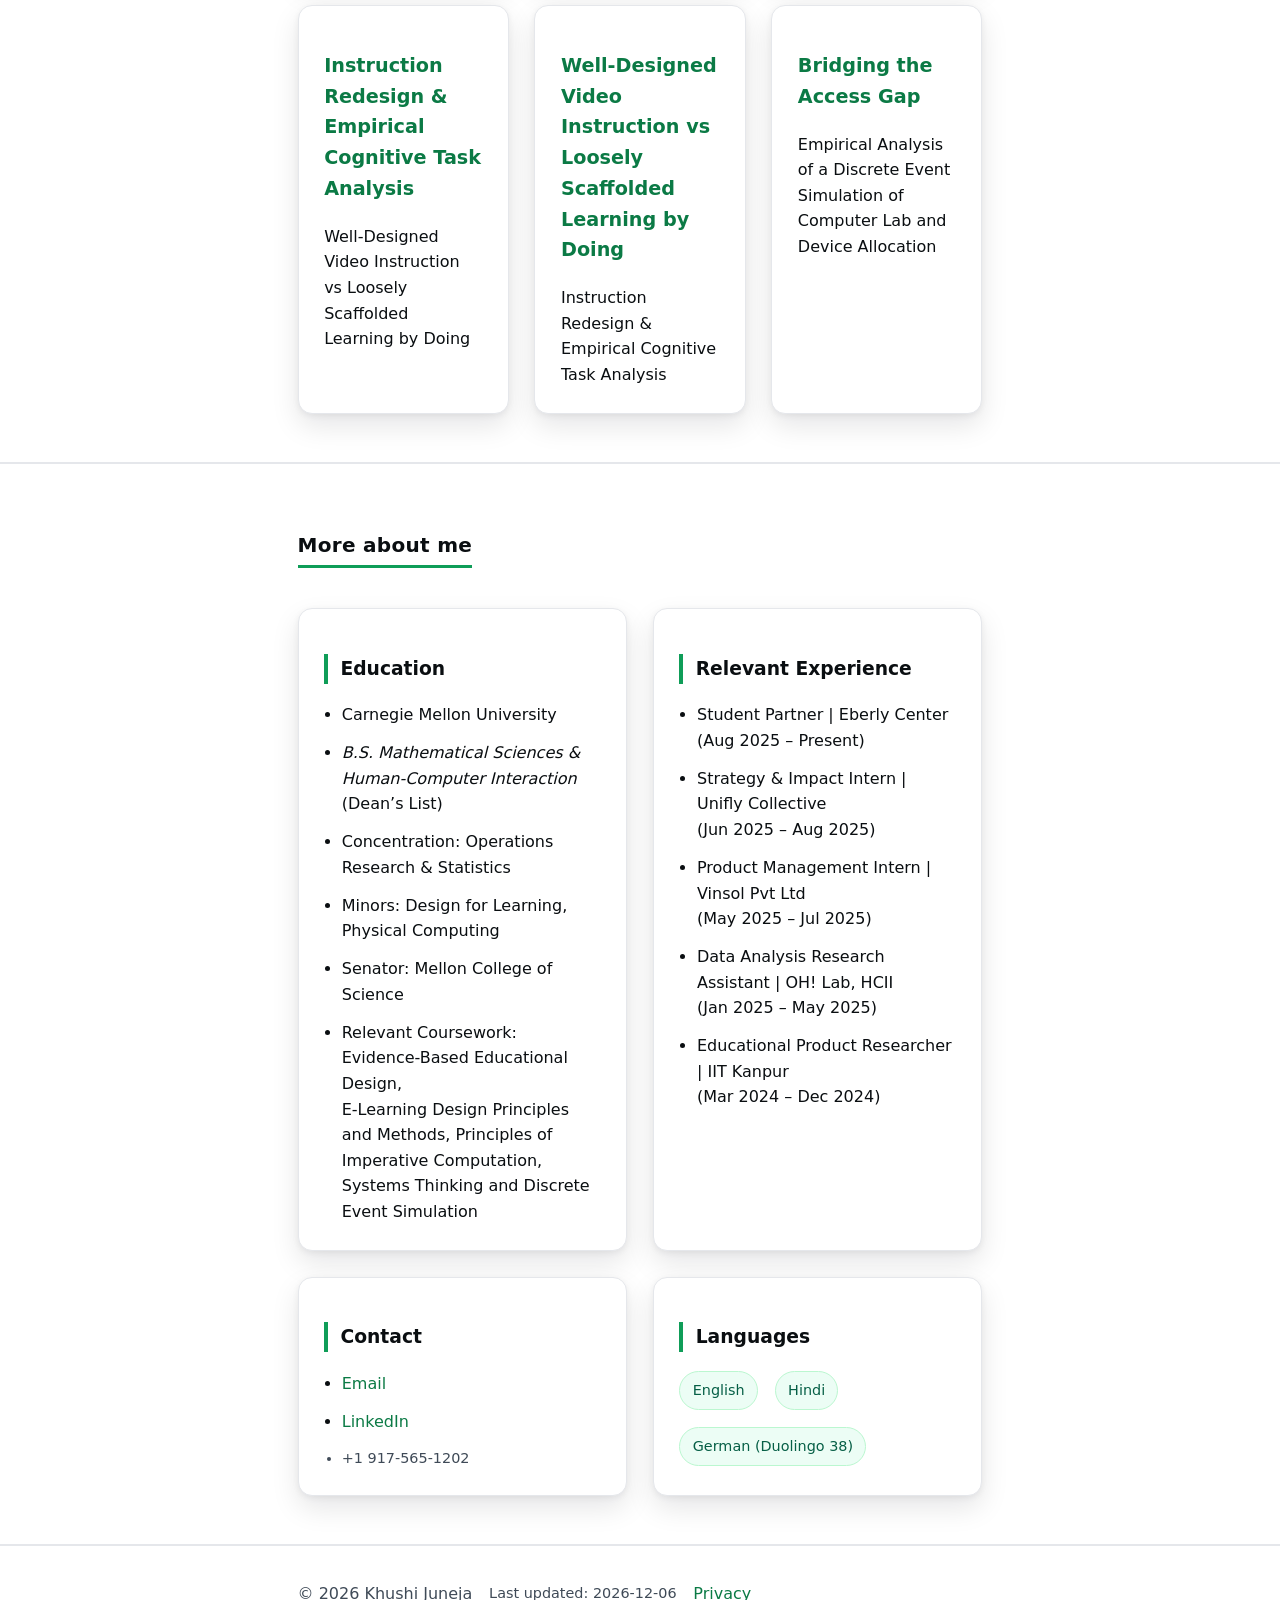
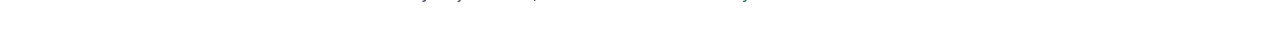
==== commit bf244d0f: "Update index.html" ====
--- a/index.html
+++ b/index.html
@@ -110,12 +110,12 @@
             </header>
             <p>Instruction Redesign & Empirical Cognitive Task Analysis</p>
           </article>
-
-          <article class="card project">
-            <header class="stack-xs">
-              <h3><a href="#" aria-describedby="p3-desc">Well-Designed Video Instruction vs Loosely Scaffolded Learning by Doing</a></h3>
-            </header>
-            <p>Instruction Redesign & Empirical Cognitive Task Analysis</p>
+          
+          <article class="card project">
+            <header class="stack-xs">
+              <h3><a href="#" aria-describedby="p3-desc">Bridging the Access Gap</a></h3>
+            </header>
+            <p>Empirical Analysis of a Discrete Event Simulation of Computer Lab and Device Allocation</p>
           </article>
         </div>
       </div>
--- a/style.css
+++ b/style.css
@@ -138,11 +138,12 @@
 .carousel li{ padding: 0; }
 
 .slide{
-  display: grid; grid-template-columns: 1fr;
-  gap: var(--space-sm);
-  padding: clamp(1rem,.9rem + 1vw,1.6rem);
-  min-height: clamp(160px, 120px + 6vw, 240px);
-  border-left: 4px solid var(--accent);
+   display: grid; grid-template-columns: 1fr;
+   gap: var(--space-sm);
+   padding: clamp(1rem,.9rem + 1vw,1.6rem);
+   min-height: clamp(160px, 120px + 6vw, 240px);
+   border-left: 4px solid var(--accent);
+   padding-left: 10px;
 }
 .slide h3{ margin: 0; font-size: clamp(1.05rem,.9rem + .8vw,1.35rem); line-height: 1.3; }
 .slide h3 a{ color: var(--text); border-bottom: 2px solid transparent; }
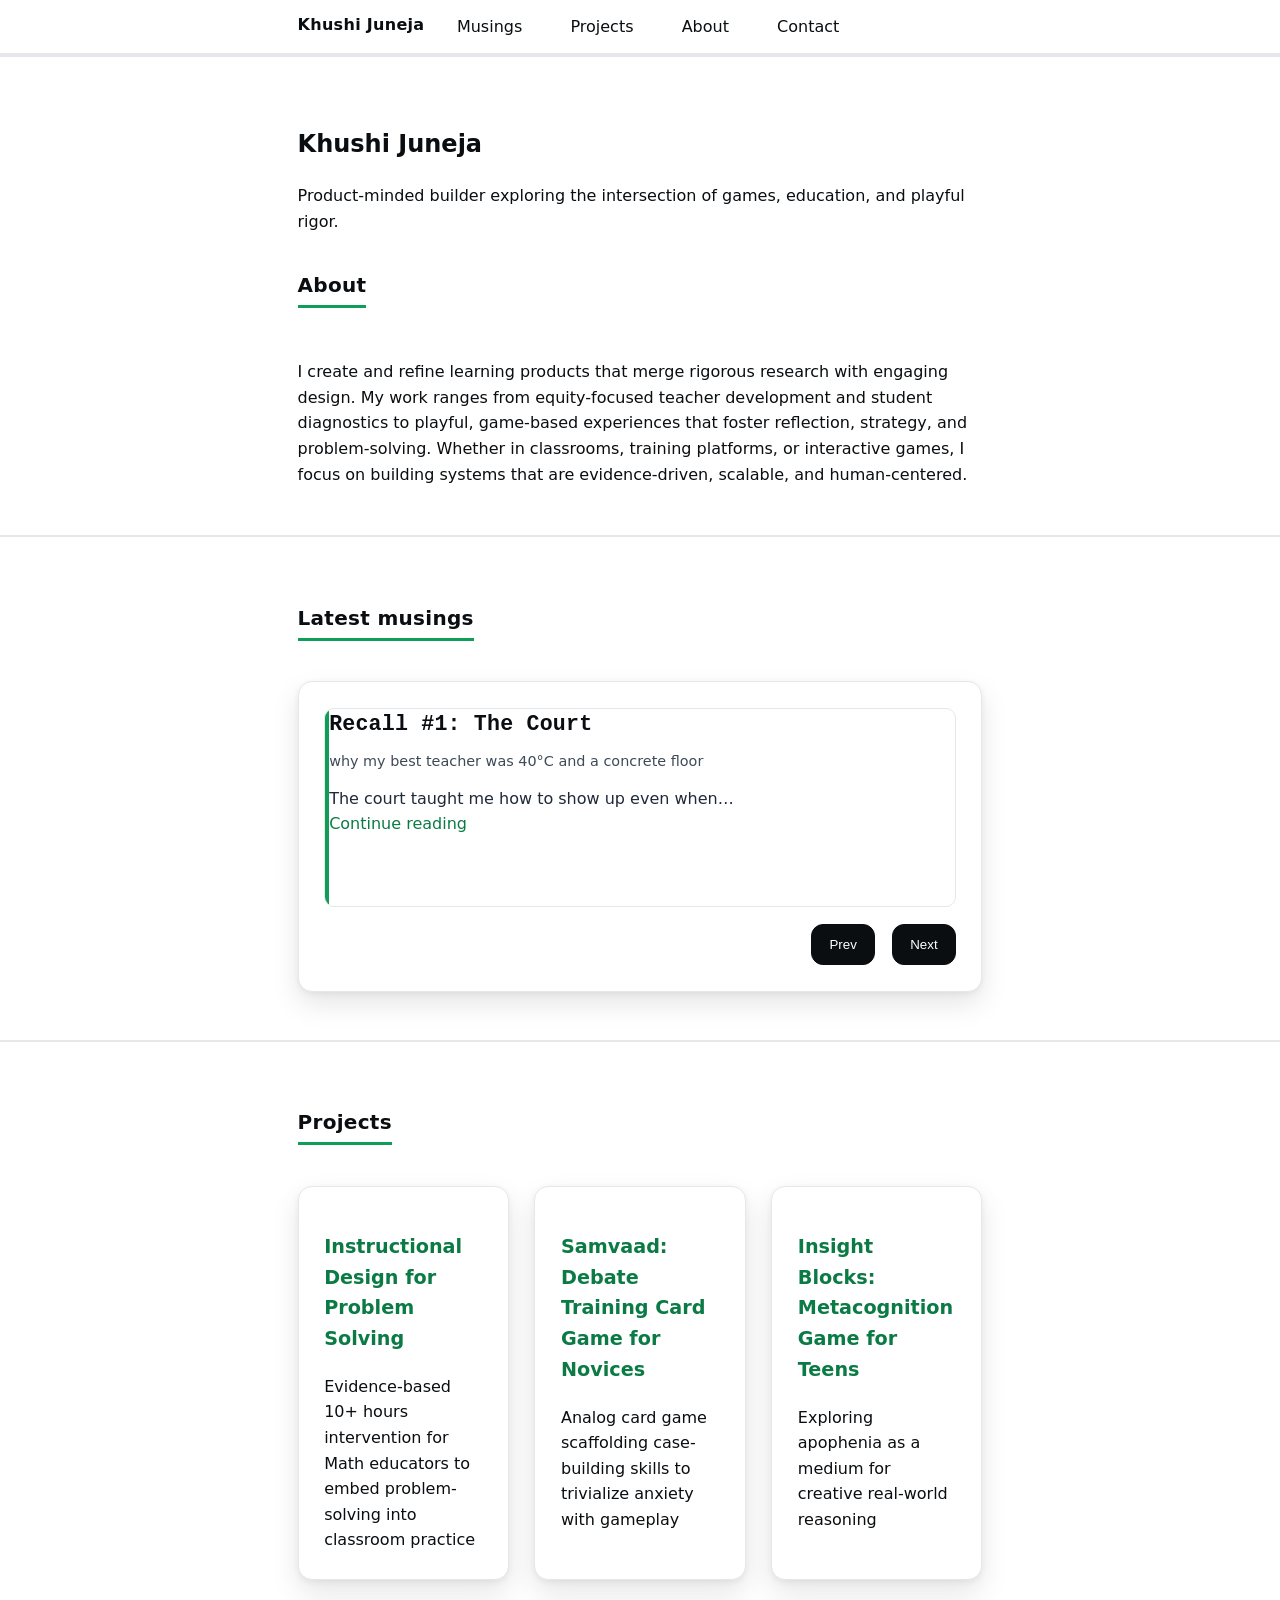
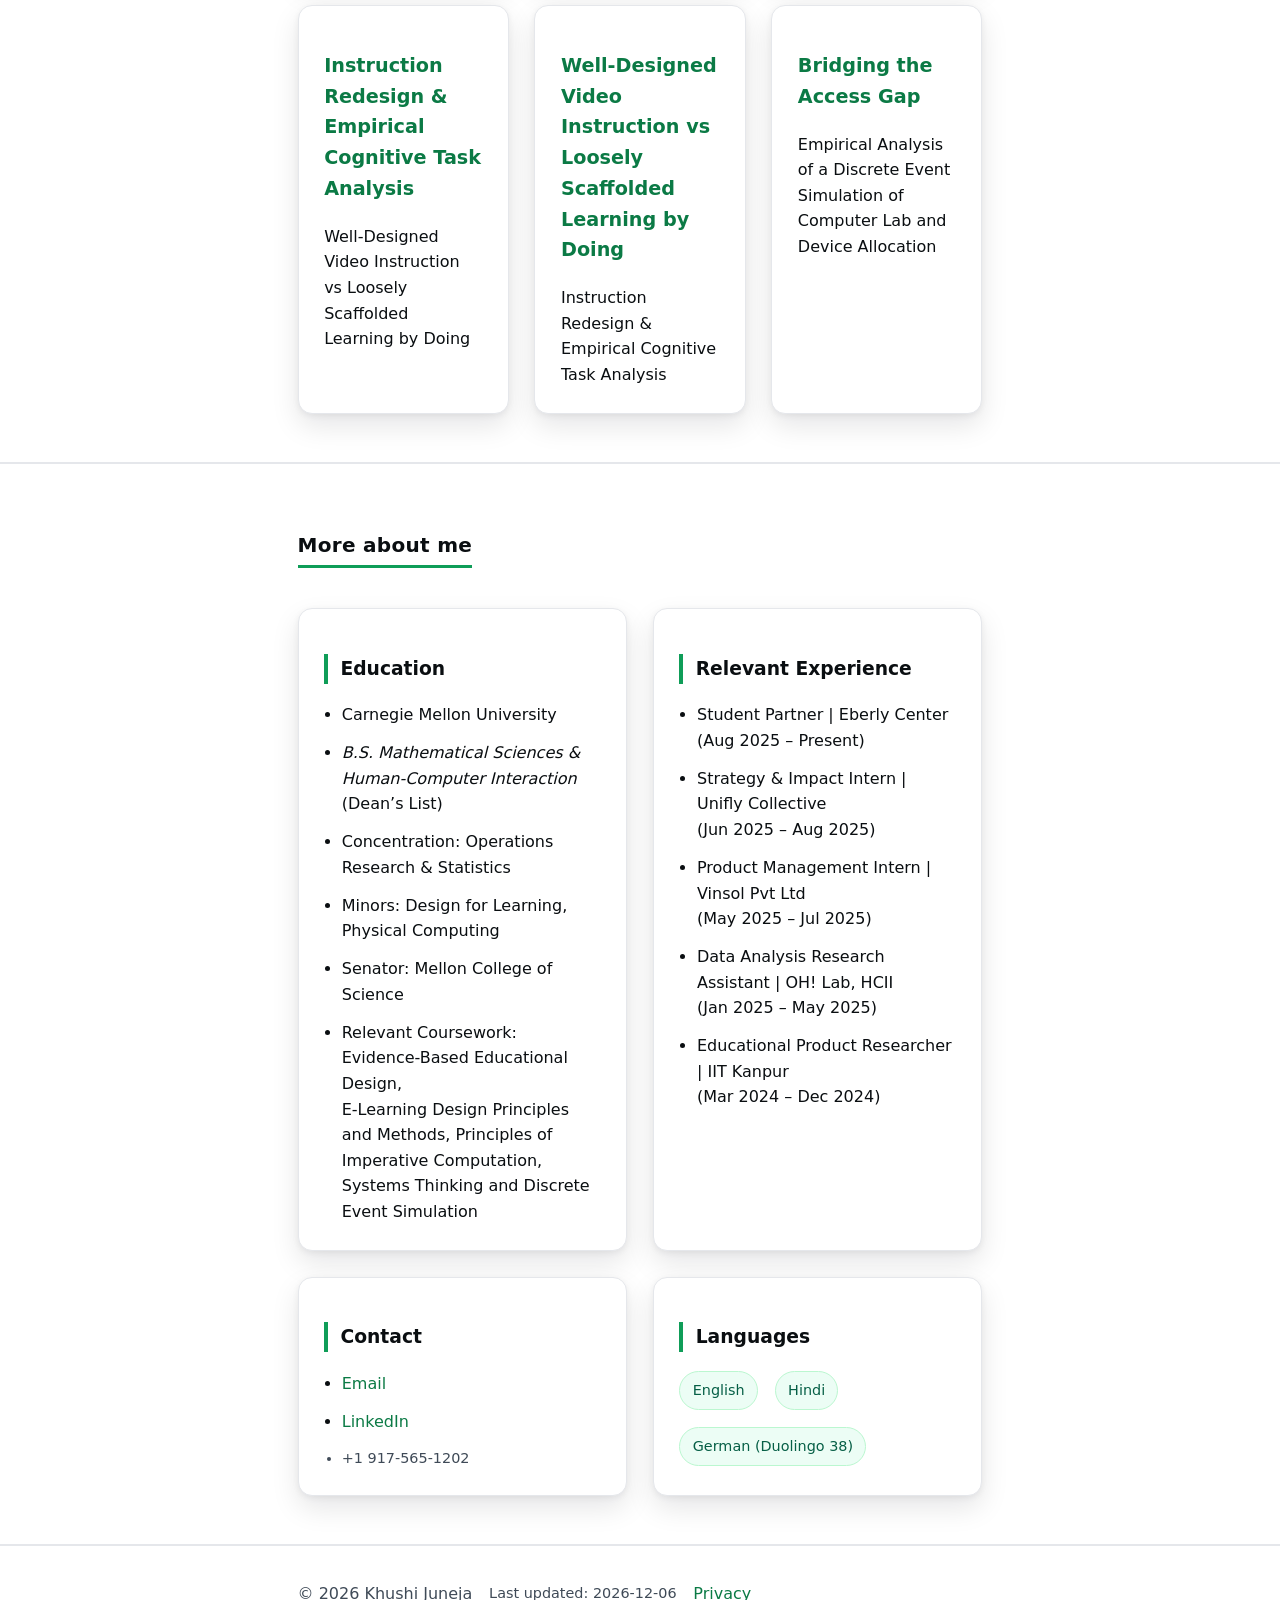
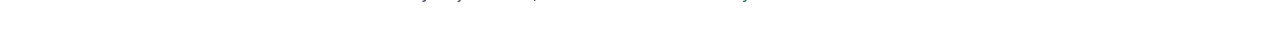
==== commit ae176a2b: "Update index.html" ====
--- a/index.html
+++ b/index.html
@@ -78,7 +78,7 @@
         <div class="projects-grid">
           <article class="card project">
             <header class="stack-xs">
-              <h3><a href="#" aria-describedby="p2-desc">Instructional Design for Problem Solving (IDPS)</a></h3>
+              <h3><a href="#" aria-describedby="p2-desc">Instructional Design for Problem Solving</a></h3>
             </header>
             <p>Evidence-based 10+ hours intervention for Math educators to embed problem-solving into classroom practice</p>
           </article>
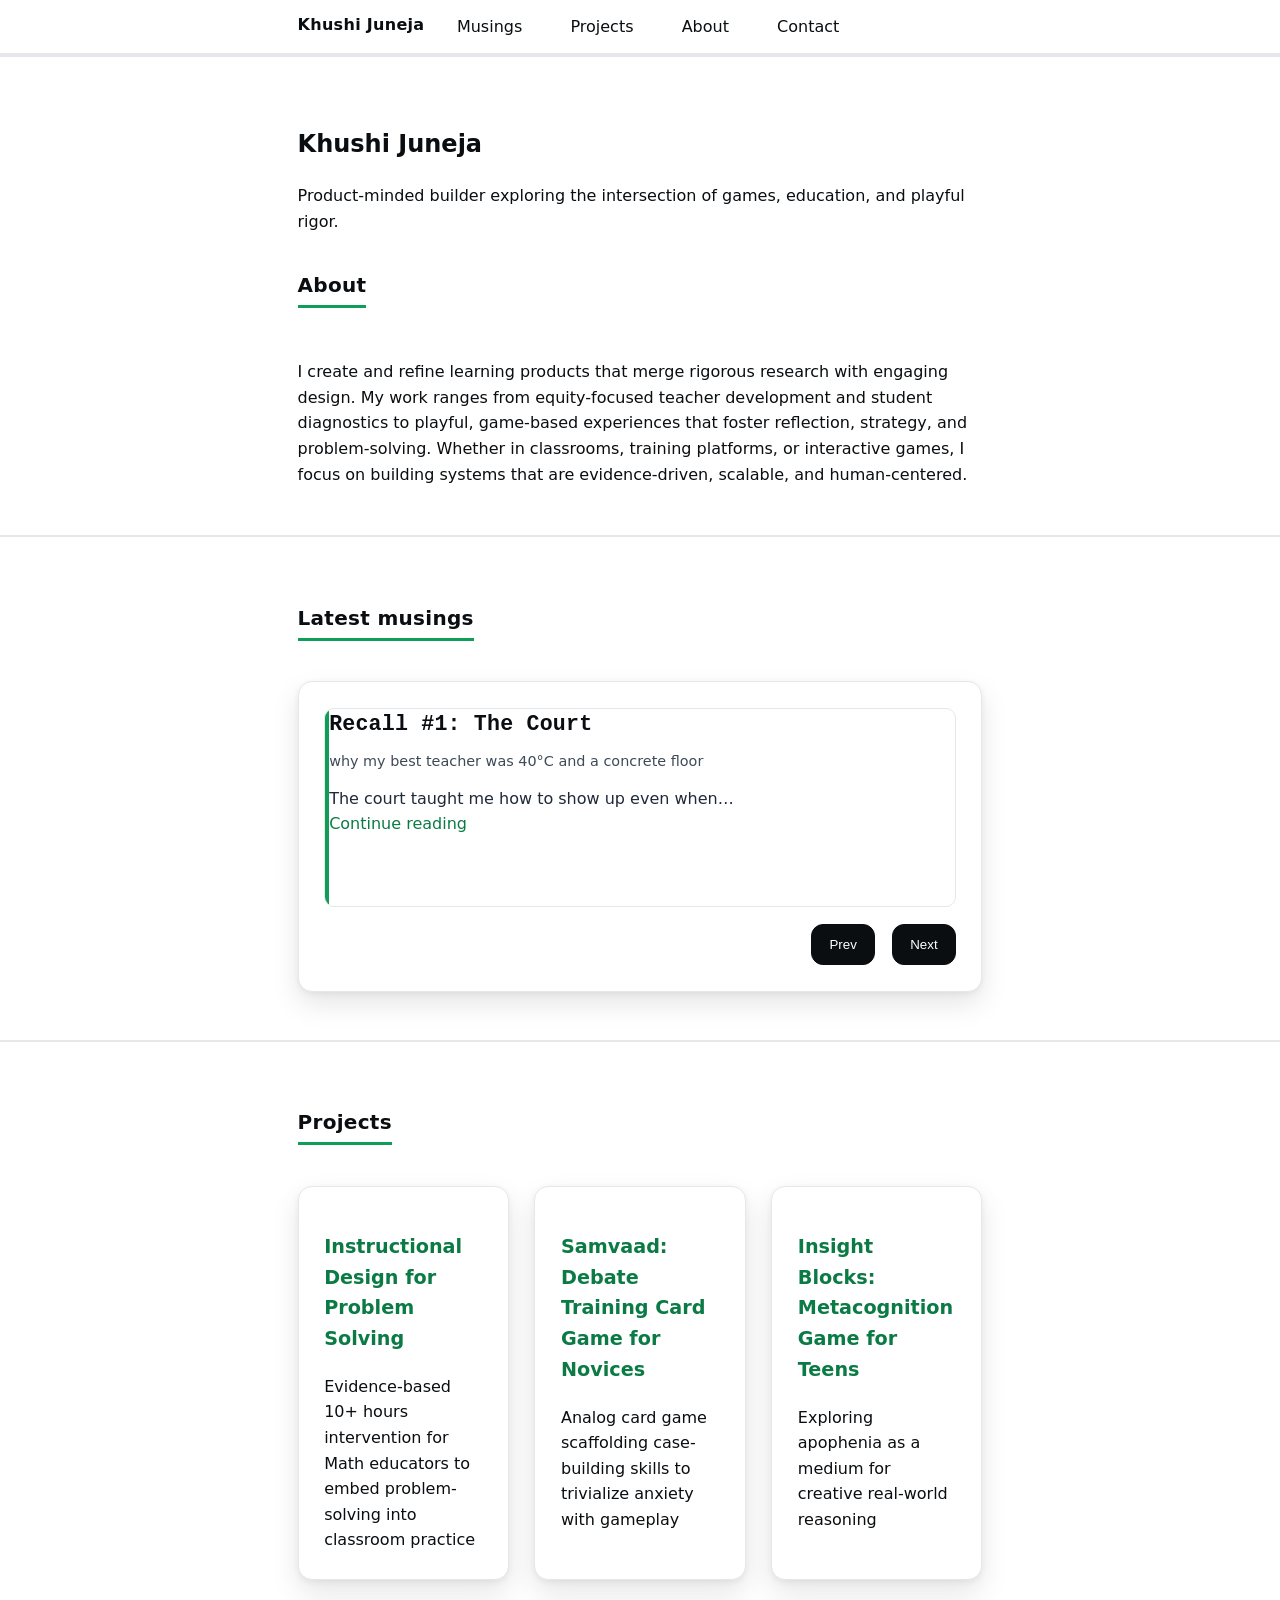
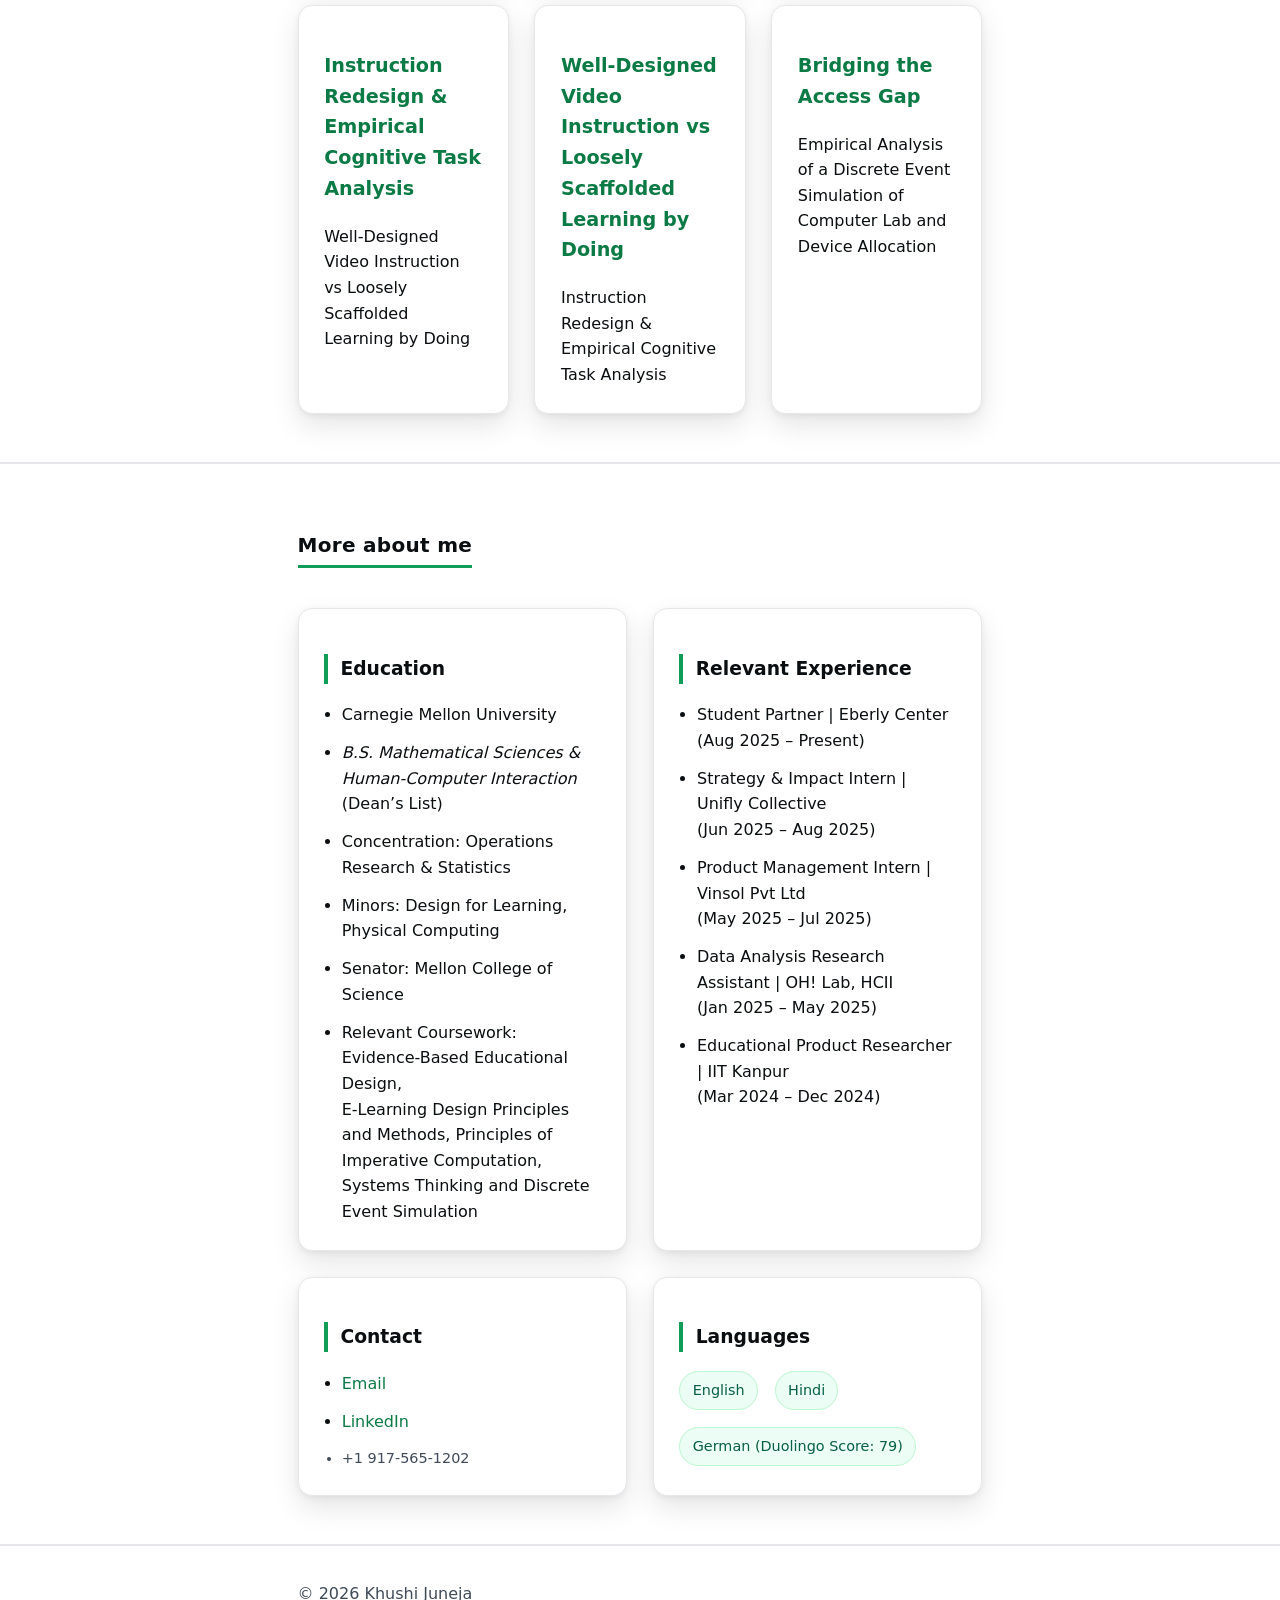
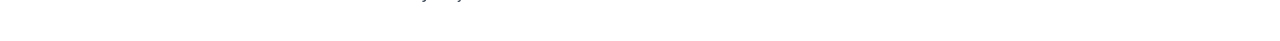
==== commit 2240c9c9: "Update index.html" ====
--- a/index.html
+++ b/index.html
@@ -166,7 +166,7 @@
           <section aria-labelledby="lang-title" class="card stack-sm">
             <h3 id="lang-title">Languages</h3>
             <ul class="cluster tags">
-              <li>English</li><li>Hindi</li><li>German (Duolingo 38)</li>
+              <li>English</li><li>Hindi</li><li>German (Duolingo Score: 79)</li>
             </ul>
           </section>
 
@@ -178,8 +178,6 @@
   <footer class="site-footer">
     <div class="wrap cluster">
       <p>© <span id="year"></span> Khushi Juneja</p>
-      <p class="muted small">Last updated: <time id="last-updated" datetime=""></time></p>
-      <a class="link" href="#">Privacy</a>
     </div>
   </footer>
 
